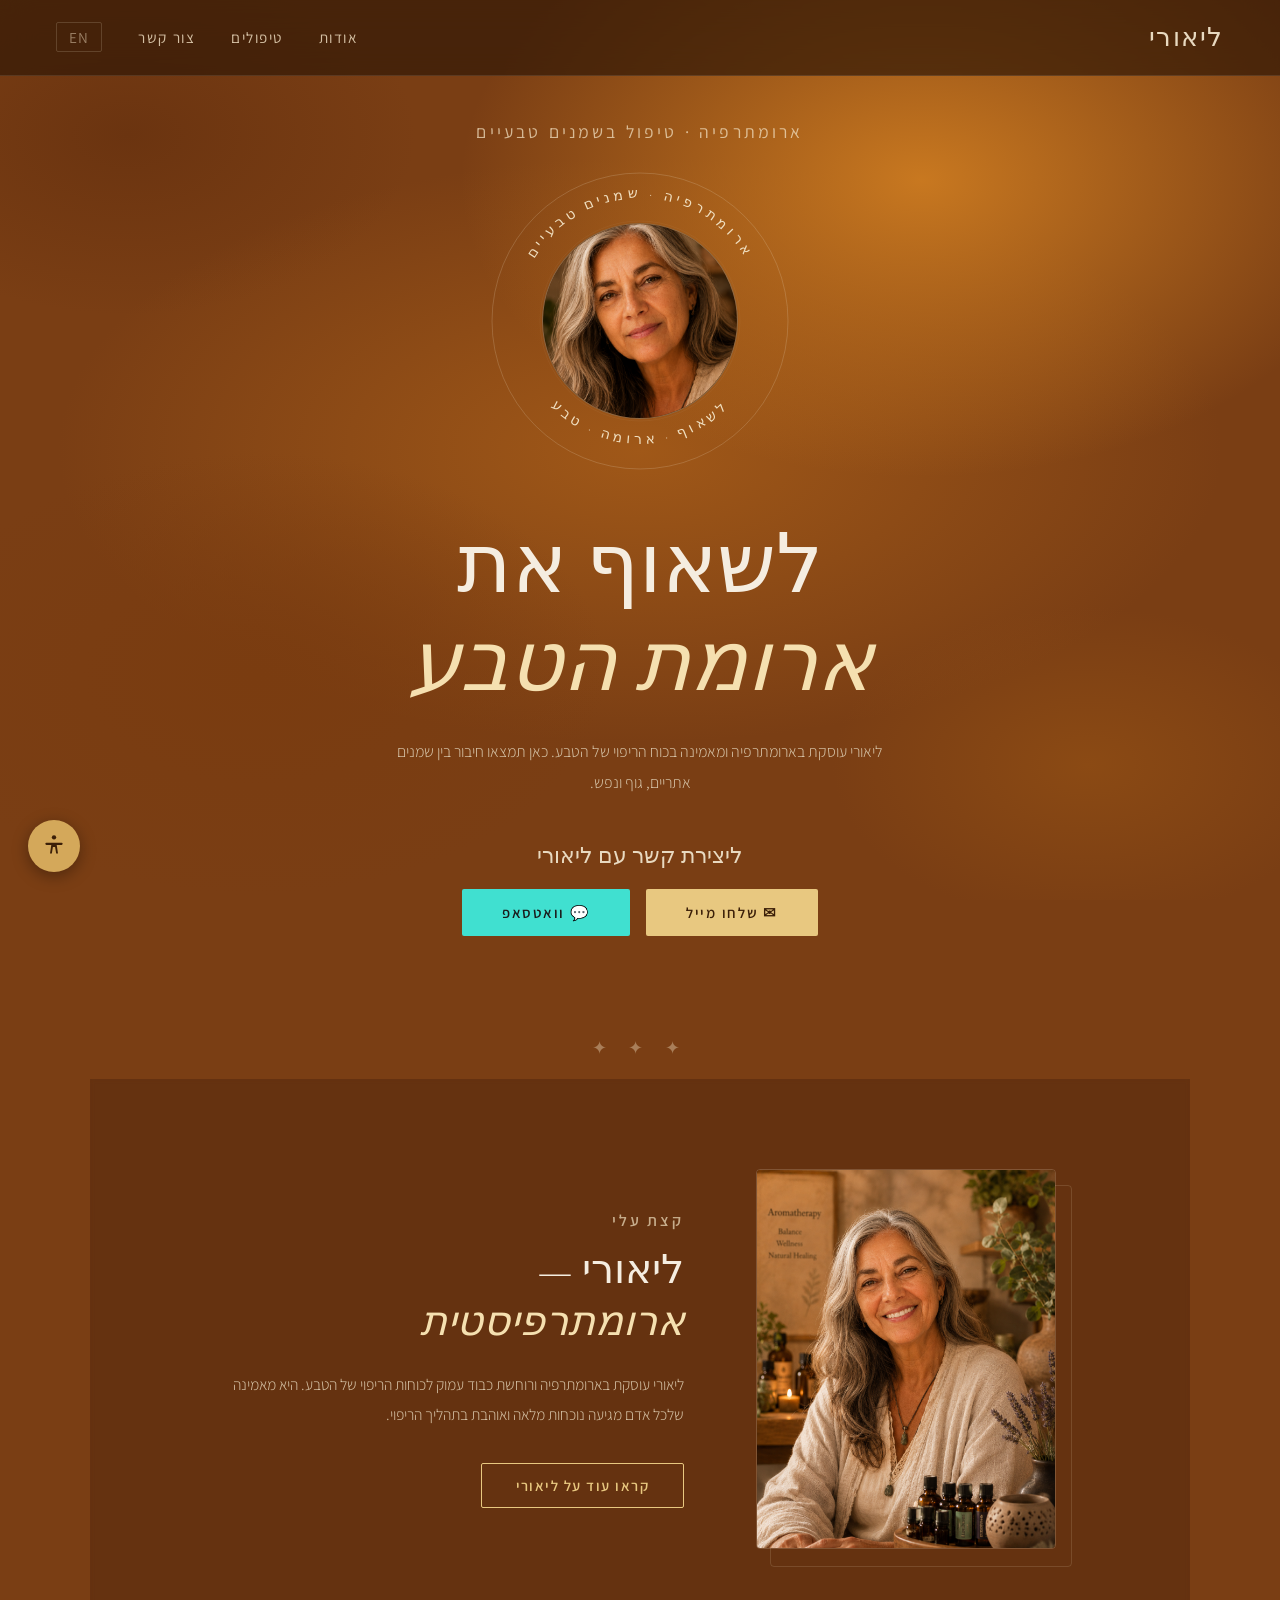
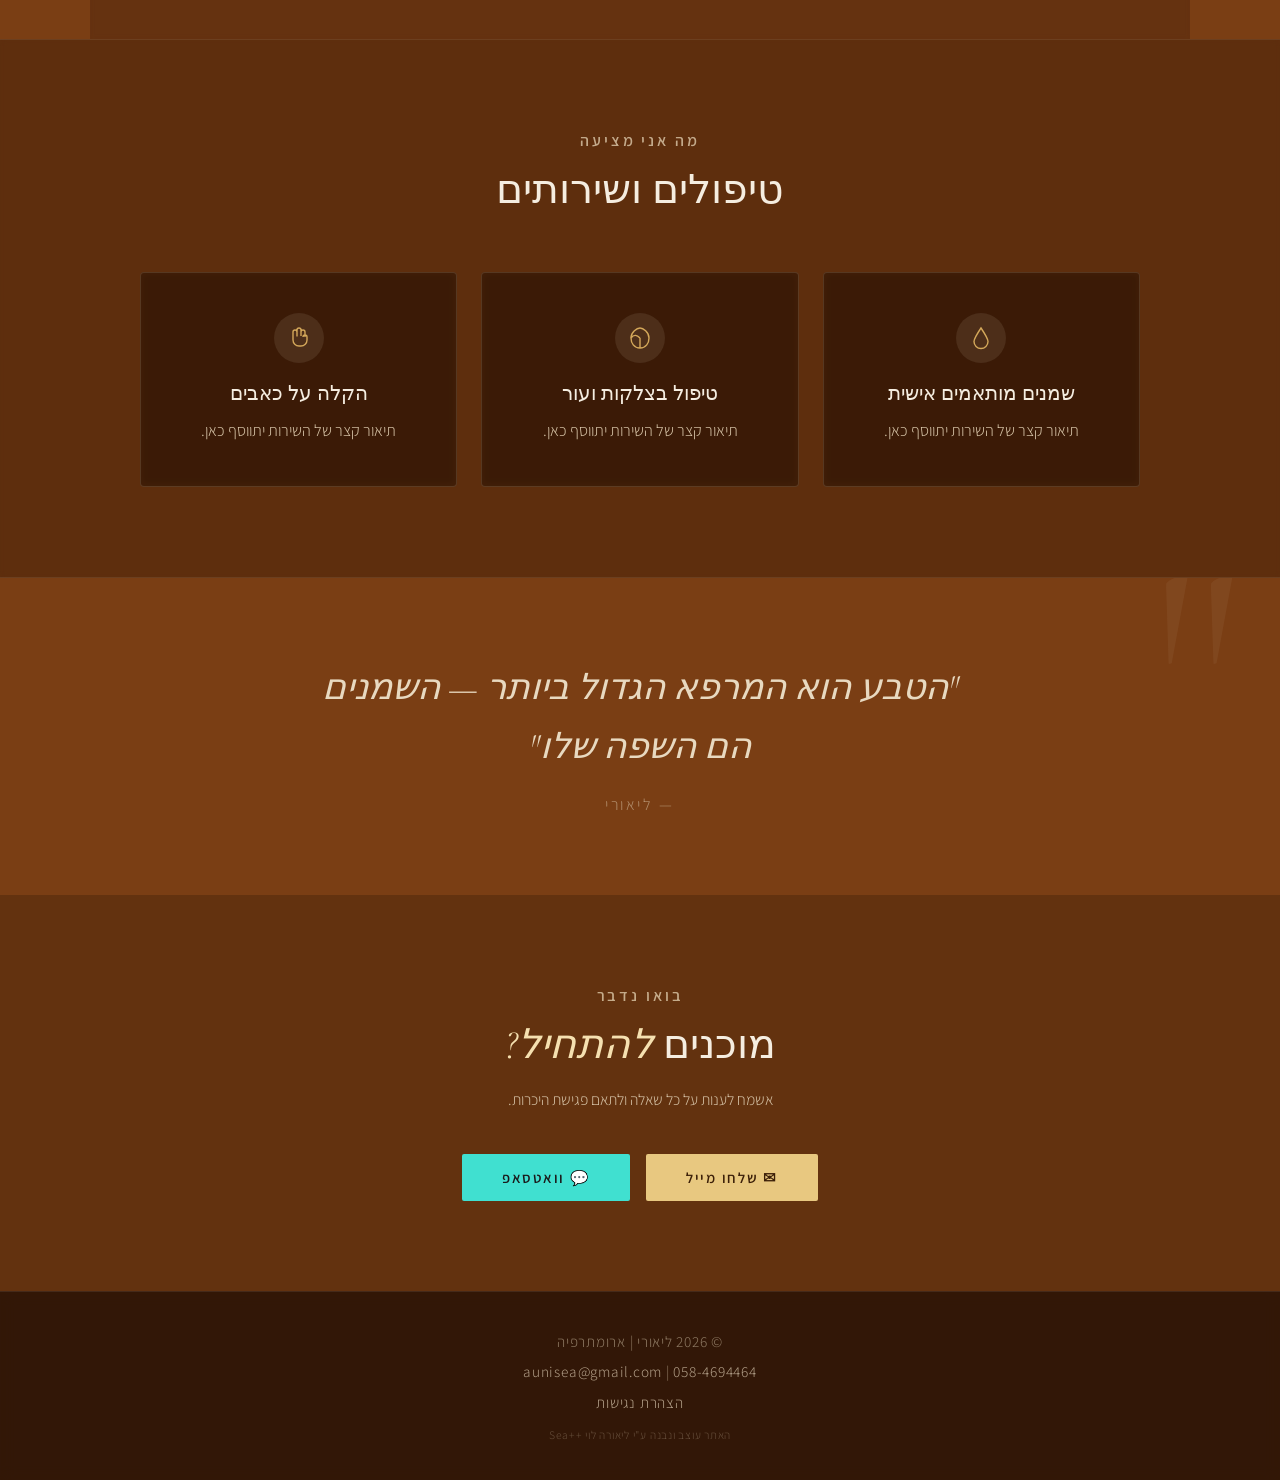
==== aroma_liori/index.html @ 85fd7773 "Change hero slogan to לשאוף את ארומת הטבע Co-Authored-By: Claude Sonnet 4.6 <noreply@anthropic.com>" ====
<!DOCTYPE html>
<html lang="he" dir="rtl">
<head>
  <meta charset="UTF-8" />
  <meta name="viewport" content="width=device-width, initial-scale=1.0"/>
  <title>ליאורי | ארומתרפיה</title>
  <link rel="preconnect" href="https://fonts.googleapis.com">
  <link rel="preconnect" href="https://fonts.gstatic.com" crossorigin>
  <link href="https://fonts.googleapis.com/css2?family=Cormorant+Garamond:ital,wght@0,300;0,400;0,500;0,600;1,300;1,400&family=Assistant:wght@300;400;600&display=swap" rel="stylesheet">
  <style>
    :root {
      --bg-deep:    #3B1F08;
      --sand:       #E8D9C0;
      --terracotta: #D4956A;
      --amber:      #C8843C;
      --gold:       #D4A85A;
      --text-light: #F5EDE0;
      --text-mid:   #D4C0A4;
      --text-dim:   #A08868;
    }

    * { margin: 0; padding: 0; box-sizing: border-box; }
    html { scroll-behavior: smooth; }

    body {
      color: var(--text-light);
      font-family: 'Assistant', sans-serif;
      font-weight: 300;
      direction: rtl;
      text-align: right;
      /* painterly warm background — varied, not flat */
      background:
        radial-gradient(ellipse 60% 55% at 72% 20%, #C87820 0%, transparent 60%),
        radial-gradient(ellipse 50% 45% at 20% 75%, #7A3C10 0%, transparent 55%),
        radial-gradient(ellipse 70% 50% at 50% 50%, #A05818 0%, transparent 65%),
        radial-gradient(ellipse 40% 35% at 85% 85%, #8B4A14 0%, transparent 50%),
        radial-gradient(ellipse 45% 40% at 10% 15%, #6B3410 0%, transparent 50%),
        #7A3E14;
      background-attachment: fixed;
    }

    /* ══ NAV ══ */
    nav {
      position: fixed;
      top: 0; right: 0; left: 0;
      z-index: 100;
      display: flex;
      justify-content: space-between;
      align-items: center;
      padding: 22px 56px;
      background: rgba(50, 25, 6, 0.7);
      backdrop-filter: blur(16px);
      border-bottom: 1px solid rgba(232,217,192,0.12);
    }

    .nav-logo {
      font-family: 'Cormorant Garamond', serif;
      font-size: 1.6rem;
      font-weight: 300;
      color: var(--sand);
      letter-spacing: 0.06em;
      text-decoration: none;
    }

    .nav-links { display: flex; gap: 36px; list-style: none; }
    .nav-links a {
      font-size: 0.95rem; font-weight: 400;
      color: var(--text-mid);
      text-decoration: none; letter-spacing: 0.1em;
      transition: color 0.3s;
    }
    .nav-links a:hover { color: var(--gold); }

    /* ══ HERO ══ */
    .hero {
      min-height: 100vh;
      display: flex;
      flex-direction: column;
      justify-content: center;
      align-items: center;
      text-align: center;
      padding: 120px 40px 80px;
    }

    /* ── arc circle ── */
    .arc-wrap {
      position: relative;
      width: 320px; height: 320px;
      margin: 0 auto 36px;
      opacity: 0;
      animation: fadeUp 1s ease 0.3s forwards;
    }

    .arc-svg {
      position: absolute;
      inset: 0;
      width: 100%; height: 100%;
      overflow: visible;
    }

    .arc-text {
      font-family: 'Cormorant Garamond', serif;
      font-size: 14px;
      font-weight: 300;
      letter-spacing: 4px;
      fill: #F0DFC0;
    }

    .photo-circle {
      position: absolute;
      /* centered: (320 - 196) / 2 = 62px from each side */
      top: 62px; left: 62px;
      width: 196px; height: 196px;
      border-radius: 50%;
      background: rgba(60,30,8,0.6);
      border: 1.5px solid rgba(232,217,192,0.3);
      display: flex;
      flex-direction: column;
      align-items: center;
      justify-content: center;
      gap: 6px;
      overflow: hidden;
      backdrop-filter: blur(4px);
    }

    .photo-circle img { width: 100%; height: 100%; object-fit: cover; border-radius: 50%; }
    .photo-circle svg { width: 40px; height: 40px; opacity: 0.5; }
    .photo-circle span { font-size: 0.65rem; color: var(--text-mid); letter-spacing: 0.1em; }

    /* ── hero text ── */
    .hero-eyebrow {
      font-size: 1.1rem; font-weight: 400;
      letter-spacing: 0.18em;
      color: rgba(240,223,192,0.75);
      text-transform: uppercase;
      margin-bottom: 18px;
      opacity: 0;
      animation: fadeUp 0.9s ease 0.15s forwards;
    }

    .hero-title {
      font-family: 'Cormorant Garamond', serif;
      font-size: clamp(3rem, 6.5vw, 5.4rem);
      font-weight: 300;
      line-height: 1.18;
      color: var(--text-light);
      margin-bottom: 24px;
      opacity: 0;
      animation: fadeUp 0.9s ease 0.55s forwards;
    }
    .hero-title em { font-style: italic; color: #F5E0B0; }

    .hero-subtitle {
      font-size: 1rem; font-weight: 300;
      line-height: 1.9;
      color: var(--text-mid);
      max-width: 500px;
      margin: 0 auto 44px;
      opacity: 0;
      animation: fadeUp 0.9s ease 0.72s forwards;
    }

    .btn-primary {
      display: inline-block;
      font-size: 0.92rem; font-weight: 600;
      letter-spacing: 0.12em;
      color: #3B1F08;
      background: #E8C880;
      padding: 14px 40px;
      border-radius: 2px;
      text-decoration: none;
      transition: background 0.3s, transform 0.2s;
      opacity: 0;
      animation: fadeUp 0.9s ease 0.88s forwards;
    }
    .btn-primary:hover { background: var(--sand); transform: translateY(-2px); }

    /* ══ DIVIDER ══ */
    .divider {
      text-align: center; padding: 20px 0;
      color: rgba(240,223,192,0.4);
      font-size: 1.1rem; letter-spacing: 0.5em;
    }

    /* ══ ABOUT TEASER ══ */
    .about-teaser {
      padding: 90px 40px;
      display: flex;
      justify-content: center;
      align-items: center;
      gap: 72px;
      max-width: 1100px;
      margin: 0 auto;
      background: rgba(40,18,4,0.25);
      backdrop-filter: blur(2px);
    }

    .about-img-block { flex-shrink: 0; position: relative; }

    .about-photo-placeholder {
      width: 300px; height: 380px;
      background: rgba(40,18,4,0.35);
      border-radius: 4px;
      display: flex; flex-direction: column;
      align-items: center; justify-content: center;
      gap: 12px;
      border: 1px solid rgba(232,217,192,0.18);
      backdrop-filter: blur(4px);
    }
    .about-photo-placeholder svg { width: 48px; height: 48px; opacity: 0.4; }
    .about-photo-placeholder span { font-size: 0.76rem; color: var(--text-mid); letter-spacing: 0.1em; }

    .about-img-block::before {
      content: '';
      position: absolute;
      top: 16px; right: -16px;
      width: 100%; height: 100%;
      border: 1px solid rgba(232,217,192,0.15);
      border-radius: 4px;
      z-index: -1;
    }

    .about-text { max-width: 460px; }

    .section-eyebrow {
      font-size: 1rem; font-weight: 600;
      letter-spacing: 0.18em;
      color: rgba(240,223,192,0.7);
      text-transform: uppercase; margin-bottom: 14px;
    }

    .section-title {
      font-family: 'Cormorant Garamond', serif;
      font-size: clamp(1.9rem, 3.2vw, 2.8rem);
      font-weight: 300; line-height: 1.25;
      color: var(--text-light); margin-bottom: 22px;
    }
    .section-title em { font-style: italic; color: #F5E0B0; }

    .section-body {
      font-size: 0.98rem; font-weight: 300;
      line-height: 1.95; color: var(--text-mid);
      margin-bottom: 32px;
    }

    .btn-outline {
      display: inline-block;
      font-size: 0.92rem; font-weight: 600;
      letter-spacing: 0.1em;
      color: #E8C880;
      border: 1.5px solid #E8C880;
      padding: 12px 34px; border-radius: 2px;
      text-decoration: none;
      transition: background 0.3s, color 0.3s;
    }
    .btn-outline:hover { background: #E8C880; color: #3B1F08; }

    /* ══ SERVICES ══ */
    .services {
      padding: 90px 40px; text-align: center;
      background: rgba(30,12,2,0.3);
      backdrop-filter: blur(3px);
      border-top: 1px solid rgba(232,217,192,0.1);
      border-bottom: 1px solid rgba(232,217,192,0.1);
    }
    .services-header { margin-bottom: 56px; }

    .cards-grid {
      display: grid;
      grid-template-columns: repeat(3, 1fr);
      gap: 24px; max-width: 1000px; margin: 0 auto;
    }

    .card {
      background: rgba(40,18,4,0.45);
      border: 1px solid rgba(232,217,192,0.14);
      border-radius: 4px; padding: 40px 28px;
      transition: transform 0.3s, box-shadow 0.3s, border-color 0.3s;
      backdrop-filter: blur(4px);
    }
    .card:hover {
      transform: translateY(-6px);
      box-shadow: 0 16px 48px rgba(0,0,0,0.25);
      border-color: rgba(232,217,192,0.3);
    }

    .card-icon {
      width: 50px; height: 50px;
      margin: 0 auto 18px;
      background: rgba(232,217,192,0.1);
      border-radius: 50%;
      display: flex; align-items: center; justify-content: center;
    }
    .card-icon svg { width: 24px; height: 24px; }

    .card-title {
      font-family: 'Cormorant Garamond', serif;
      font-size: 1.28rem; font-weight: 400;
      color: var(--text-light); margin-bottom: 10px;
    }
    .card-body { font-size: 1.02rem; font-weight: 300; line-height: 1.8; color: var(--text-mid); }

    /* ══ QUOTE ══ */
    .quote-banner {
      padding: 80px 40px; text-align: center;
      position: relative; overflow: hidden;
    }
    .quote-banner::before {
      content: '"';
      position: absolute; top: -60px; right: 40px;
      font-family: 'Cormorant Garamond', serif;
      font-size: 20rem;
      color: rgba(232,217,192,0.06);
      line-height: 1; pointer-events: none;
    }

    .quote-text {
      font-family: 'Cormorant Garamond', serif;
      font-size: clamp(1.5rem, 2.8vw, 2.3rem);
      font-weight: 300; font-style: italic;
      color: var(--sand);
      max-width: 680px; margin: 0 auto 18px;
      line-height: 1.65;
    }
    .quote-attr { font-size: 1rem; letter-spacing: 0.16em; color: rgba(232,217,192,0.5); text-transform: uppercase; }

    /* ══ CONTACT ══ */
    .contact-teaser {
      padding: 90px 40px; text-align: center;
      background: rgba(30,12,2,0.25);
    }
    .contact-teaser .section-title { margin-bottom: 14px; }
    .contact-teaser .section-body  { max-width: 440px; margin: 0 auto 38px; }

    /* ══ FOOTER ══ */
    footer {
      background: rgba(20,8,2,0.7);
      backdrop-filter: blur(8px);
      color: rgba(232,217,192,0.5);
      text-align: center; padding: 34px 40px;
      font-size: 0.95rem; font-weight: 300;
      letter-spacing: 0.05em; line-height: 2;
      border-top: 1px solid rgba(232,217,192,0.1);
    }
    footer a { color: rgba(232,217,192,0.7); text-decoration: none; }
    footer a:hover { color: var(--sand); }
    footer .footer-credit { margin-top: 6px; font-size: 0.72rem; opacity: 0.4; }

    @keyframes fadeUp {
      from { opacity: 0; transform: translateY(24px); }
      to   { opacity: 1; transform: translateY(0); }
    }

    @media (max-width: 860px) {
      nav { padding: 18px 22px; }
      .about-teaser { flex-direction: column; gap: 44px; }
      .about-photo-placeholder { width: 100%; max-width: 300px; height: 300px; }
      .cards-grid { grid-template-columns: 1fr; }
    }
  </style>
  <style>
    .skip-link {
      position: absolute;
      top: -100px;
      right: 0;
      background: var(--gold);
      color: #3B1F08;
      padding: 10px 20px;
      font-weight: 600;
      font-size: 0.9rem;
      z-index: 9999;
      transition: top 0.2s;
      border-radius: 0 0 4px 4px;
    }
    .skip-link:focus { top: 0; }
  </style>
</head>
<body>

  <a class="skip-link" href="#main-content">דלג לתוכן הראשי</a>

  <!-- NAV -->
  <nav aria-label="ניווט ראשי">
    <a class="nav-logo" href="index.html">ליאורי</a>
    <ul class="nav-links">
      <li><a href="about.html">אודות</a></li>
      <li><a href="#services">טיפולים</a></li>
      <li><a href="#contact">צור קשר</a></li>
      <li><a href="#" onclick="return false;" style="border:1px solid rgba(232,217,192,0.3);padding:4px 12px;border-radius:2px;letter-spacing:0.08em;opacity:0.6;cursor:default" title="Coming soon">EN</a></li>
    </ul>
  </nav>

  <!-- HERO -->
  <section class="hero" id="main-content">
    <p class="hero-eyebrow">ארומתרפיה · טיפול בשמנים טבעיים</p>

    <!--
      ARC WRAP: 320×320 container
      Photo circle: 196×196, centered → offset 62px from each edge
      
      Arc geometry:
        Circle center: (160, 160)
        Photo radius: 98px
        Outer ring radius: 148px  → text sits ~halfway between photo edge (98) and ring (148) → at r=123
        
      Top arc path: starts left of center, curves above, ends right
        center (160,160), radius 123
        left point:  160 - 123 = 37  → (37, 160)
        right point: 160 + 123 = 283 → (283, 160)
        "A 123,123 0 0,1" means sweep clockwise (over the top)

      Bottom arc path: same radius, sweep counter-clockwise (under the bottom)
        "A 123,123 0 0,0"
    -->
    <div class="arc-wrap">
      <svg class="arc-svg" viewBox="0 0 320 320">
        <defs>
          <path id="topArc"
            d="M 37,160 A 123,123 0 0,1 283,160"/>
          <path id="bottomArc"
            d="M 37,160 A 123,123 0 0,0 283,160"/>
        </defs>

        <!-- outer decorative ring -->
        <circle cx="160" cy="160" r="148" fill="none" stroke="rgba(232,217,192,0.2)" stroke-width="1"/>
        <circle cx="160" cy="160" r="100" fill="none" stroke="rgba(232,217,192,0.1)" stroke-width="0.5"/>

        <!-- top: convex text, reads above circle -->
        <text class="arc-text">
          <textPath href="#topArc" startOffset="50%" text-anchor="middle">
            ארומתרפיה · שמנים טבעיים
          </textPath>
        </text>

        <!-- bottom: concave text, reads below circle -->
        <text class="arc-text">
          <textPath href="#bottomArc" startOffset="50%" text-anchor="middle">
            לשאוף · ארומה · טבע
          </textPath>
        </text>
      </svg>

      <!-- photo placeholder, absolutely centered -->
      <div class="photo-circle">
        <img src="pics/lioriface.png" alt="ליאורי"/>
      </div>
    </div>

    <h1 class="hero-title">לשאוף את<br><em>ארומת הטבע</em></h1>
    <p class="hero-subtitle">
      ליאורי עוסקת בארומתרפיה ומאמינה בכוח הריפוי של הטבע.
      כאן תמצאו חיבור בין שמנים אתריים, גוף ונפש.
    </p>
    <div style="text-align:center">
      <p style="font-family:'Cormorant Garamond',serif;font-size:1.4rem;font-weight:300;color:var(--sand);margin-bottom:20px">ליצירת קשר עם ליאורי</p>
      <div style="display:flex;gap:16px;justify-content:center;flex-wrap:wrap">
        <a class="btn-primary" href="mailto:aunisea@gmail.com" target="_blank" aria-label="שליחת מייל לליאורי">✉ שלחו מייל</a>
        <a class="btn-primary" href="https://wa.me/972584694464?text=%D7%94%D7%99%D7%99%20%D7%9C%D7%99%D7%90%D7%95%D7%A8%D7%99%2C%20%D7%94%D7%92%D7%A2%D7%AA%D7%99%20%D7%90%D7%9C%D7%99%D7%9A%20%D7%93%D7%A8%D7%9A%20%D7%94%D7%90%D7%AA%D7%A8%2C%20%D7%90%D7%A9%D7%9E%D7%97%20%D7%A9%D7%AA%D7%A6%D7%A8%D7%99%20%D7%90%D7%99%D7%AA%D7%99%20%D7%A7%D7%A9%D7%A8" target="_blank" style="background:#40e0d0;color:#1a1a1a" aria-label="פתיחת שיחת וואטסאפ עם ליאורי">💬 וואטסאפ</a>
      </div>
    </div>
  </section>

  <div class="divider">✦ ✦ ✦</div>

  <!-- ABOUT TEASER -->
  <section class="about-teaser">
    <div class="about-img-block">
      <img src="pics/liori.png" alt="ליאורי" style="width:300px;height:380px;object-fit:cover;object-position:top;border-radius:4px;display:block;border:1px solid rgba(232,217,192,0.2)"/>
    </div>
    <div class="about-text">
      <p class="section-eyebrow">קצת עלי</p>
      <h2 class="section-title">ליאורי —<br><em>ארומתרפיסטית</em></h2>
      <p class="section-body">
        ליאורי עוסקת בארומתרפיה ורוחשת כבוד עמוק לכוחות הריפוי של הטבע.
        היא מאמינה שלכל אדם מגיעה נוכחות מלאה ואוהבת בתהליך הריפוי.
      </p>
      <a class="btn-outline" href="about.html">קראו עוד על ליאורי</a>
    </div>
  </section>

  <!-- SERVICES -->
  <section class="services" id="services" aria-label="טיפולים ושירותים">
    <div class="services-header">
      <p class="section-eyebrow">מה אני מציעה</p>
      <h2 class="section-title">טיפולים ושירותים</h2>
    </div>
    <div class="cards-grid">
      <div class="card">
        <div class="card-icon">
          <svg viewBox="0 0 24 24" fill="none" stroke="#D4A85A" stroke-width="1.4" aria-hidden="true">
            <path d="M12 2C8 8 5 12.5 5 15.5a7 7 0 0014 0C19 12.5 16 8 12 2z"/>
          </svg>
        </div>
        <h3 class="card-title">שמנים מותאמים אישית</h3>
        <p class="card-body">תיאור קצר של השירות יתווסף כאן.</p>
      </div>
      <div class="card">
        <div class="card-icon">
          <svg viewBox="0 0 24 24" fill="none" stroke="#D4A85A" stroke-width="1.4" aria-hidden="true">
            <path d="M12 22C6 22 3 17 3 12c0-6 6-10 9-10s9 4 9 10c0 5-3 10-9 10z"/>
            <path d="M12 22V12M12 12C9 9 6 8 3 12"/>
          </svg>
        </div>
        <h3 class="card-title">טיפול בצלקות ועור</h3>
        <p class="card-body">תיאור קצר של השירות יתווסף כאן.</p>
      </div>
      <div class="card">
        <div class="card-icon">
          <svg viewBox="0 0 24 24" fill="none" stroke="#D4A85A" stroke-width="1.4" aria-hidden="true">
            <path d="M18 11V6a2 2 0 00-2-2v0a2 2 0 00-2 2v0M14 10V4a2 2 0 00-2-2v0a2 2 0 00-2 2v2M10 10.5V6a2 2 0 00-2-2v0a2 2 0 00-2 2v8a6 6 0 006 6h2a6 6 0 006-6v-3a2 2 0 00-2-2v0a2 2 0 00-2 2v0"/>
          </svg>
        </div>
        <h3 class="card-title">הקלה על כאבים</h3>
        <p class="card-body">תיאור קצר של השירות יתווסף כאן.</p>
      </div>
    </div>
  </section>

  <!-- QUOTE -->
  <section class="quote-banner">
    <p class="quote-text">"הטבע הוא המרפא הגדול ביותר — השמנים הם השפה שלו"</p>
    <p class="quote-attr">— ליאורי</p>
  </section>

  <!-- CONTACT -->
  <section class="contact-teaser" id="contact">
    <p class="section-eyebrow">בואו נדבר</p>
    <h2 class="section-title">מוכנים <em>להתחיל?</em></h2>
    <p class="section-body">אשמח לענות על כל שאלה ולתאם פגישת היכרות.</p>
    <div style="display:flex;gap:16px;justify-content:center;flex-wrap:wrap">
    <a class="btn-primary" href="mailto:aunisea@gmail.com" target="_blank">
      ✉ שלחו מייל
    </a>
    <a class="btn-primary" href="https://wa.me/972584694464?text=%D7%94%D7%99%D7%99%20%D7%9C%D7%99%D7%90%D7%95%D7%A8%D7%99%2C%20%D7%94%D7%92%D7%A2%D7%AA%D7%99%20%D7%90%D7%9C%D7%99%D7%9A%20%D7%93%D7%A8%D7%9A%20%D7%94%D7%90%D7%AA%D7%A8%2C%20%D7%90%D7%A9%D7%9E%D7%97%20%D7%A9%D7%AA%D7%A6%D7%A8%D7%99%20%D7%90%D7%99%D7%AA%D7%99%20%D7%A7%D7%A9%D7%A8" target="_blank" style="background:#40e0d0;color:#1a1a1a">
      💬 וואטסאפ
    </a>
  </div>
  </section>

  <!-- FOOTER -->
  <footer>
    <p>© 2026 ליאורי | ארומתרפיה</p>
    <p><a href="mailto:aunisea@gmail.com">aunisea@gmail.com</a> | <a href="https://wa.me/972584694464?text=%D7%94%D7%99%D7%99%20%D7%9C%D7%99%D7%90%D7%95%D7%A8%D7%94%2C%20%D7%94%D7%92%D7%A2%D7%AA%D7%99%20%D7%90%D7%9C%D7%99%D7%9A%20%D7%93%D7%A8%D7%9A%20%D7%94%D7%90%D7%AA%D7%A8%2C%20%D7%90%D7%A9%D7%9E%D7%97%20%D7%A9%D7%AA%D7%A6%D7%A8%D7%99%20%D7%90%D7%99%D7%AA%D7%99%20%D7%A7%D7%A9%D7%A8" target="_blank">058-4694464</a></p>
    <p><a href="accessibility.html">הצהרת נגישות</a></p>
    <p class="footer-credit"><a href="https://sealilev.github.io/liora-gifts/index.html" target="_blank">האתר עוצב ונבנה ע"י ליאורה לוי ++Sea</a></p>
  </footer>

<!-- ══ ACCESSIBILITY WIDGET ══ -->
<style>
  #a11y-btn {
    position: fixed;
    bottom: 28px;
    left: 28px;
    z-index: 9000;
    width: 52px; height: 52px;
    border-radius: 50%;
    background: var(--gold);
    border: none;
    cursor: pointer;
    display: flex; align-items: center; justify-content: center;
    box-shadow: 0 4px 16px rgba(0,0,0,0.35);
    transition: background 0.2s, transform 0.2s;
  }
  #a11y-btn:hover { background: var(--sand); transform: scale(1.07); }
  #a11y-btn svg { width: 26px; height: 26px; fill: #3B1F08; }

  #a11y-panel {
    position: fixed;
    bottom: 90px;
    left: 28px;
    z-index: 9001;
    background: rgba(30,12,2,0.96);
    border: 1px solid rgba(212,168,90,0.35);
    border-radius: 10px;
    padding: 18px 20px 14px;
    min-width: 220px;
    backdrop-filter: blur(14px);
    box-shadow: 0 8px 32px rgba(0,0,0,0.45);
    direction: rtl;
    display: none;
  }
  #a11y-panel.open { display: block; }

  .a11y-header {
    display: flex;
    justify-content: space-between;
    align-items: center;
    margin-bottom: 16px;
  }
  .a11y-header span {
    font-family: 'Cormorant Garamond', serif;
    font-size: 1.1rem; font-weight: 400;
    color: var(--sand);
    letter-spacing: 0.06em;
  }
  .a11y-close {
    background: none; border: none;
    color: var(--text-dim); font-size: 1.1rem;
    cursor: pointer; padding: 0 4px; line-height: 1;
  }
  .a11y-close:hover { color: var(--sand); }

  .a11y-row {
    display: flex;
    justify-content: space-between;
    align-items: center;
    padding: 9px 0;
    border-top: 1px solid rgba(212,168,90,0.15);
    font-size: 0.85rem;
    color: var(--text-mid);
  }

  .a11y-toggle {
    position: relative;
    width: 36px; height: 20px;
    flex-shrink: 0;
  }
  .a11y-toggle input { opacity: 0; width: 0; height: 0; }
  .a11y-toggle .slider {
    position: absolute; inset: 0;
    background: rgba(232,217,192,0.15);
    border-radius: 20px;
    cursor: pointer;
    transition: background 0.2s;
  }
  .a11y-toggle .slider::before {
    content: '';
    position: absolute;
    width: 14px; height: 14px;
    left: 3px; top: 3px;
    background: var(--text-dim);
    border-radius: 50%;
    transition: transform 0.2s, background 0.2s;
  }
  .a11y-toggle input:checked + .slider { background: var(--gold); }
  .a11y-toggle input:checked + .slider::before {
    transform: translateX(16px);
    background: #3B1F08;
  }

  .a11y-font-btns { display: flex; gap: 6px; align-items: center; }
  .a11y-font-btns button {
    background: rgba(232,217,192,0.1);
    border: 1px solid rgba(212,168,90,0.25);
    color: var(--text-mid);
    border-radius: 4px;
    cursor: pointer;
    padding: 2px 8px;
    font-family: 'Assistant', sans-serif;
    font-weight: 600;
    transition: background 0.15s;
  }
  .a11y-font-btns button:hover { background: rgba(212,168,90,0.2); color: var(--sand); }
  .a11y-font-size-label { font-size: 0.78rem; color: var(--text-dim); min-width: 30px; text-align: center; }

  .a11y-reset {
    display: flex;
    align-items: center;
    justify-content: center;
    gap: 6px;
    width: 100%;
    margin-top: 12px;
    padding: 7px;
    background: none;
    border: 1px solid rgba(212,168,90,0.2);
    border-radius: 6px;
    color: var(--text-dim);
    font-family: 'Assistant', sans-serif;
    font-size: 0.82rem;
    cursor: pointer;
    transition: border-color 0.2s, color 0.2s;
  }
  .a11y-reset:hover { border-color: var(--gold); color: var(--gold); }

  /* High contrast mode */
  body.a11y-contrast {
    filter: contrast(1.6) brightness(1.1);
  }
  /* Highlight links */
  body.a11y-links a {
    text-decoration: underline !important;
    outline: 1px solid var(--gold);
    outline-offset: 2px;
  }
</style>

<button id="a11y-btn" aria-label="תפריט נגישות" aria-expanded="false" aria-controls="a11y-panel">
  <svg viewBox="0 0 24 24" xmlns="http://www.w3.org/2000/svg">
    <circle cx="12" cy="4" r="2"/>
    <path d="M19 9H5a1 1 0 0 0 0 2h4.5l-1.2 8H10l1-6h2l1 6h1.7l-1.2-8H19a1 1 0 0 0 0-2z"/>
  </svg>
</button>

<div id="a11y-panel" role="dialog" aria-label="הגדרות נגישות">
  <div class="a11y-header">
    <span>נגישות</span>
    <button class="a11y-close" aria-label="סגור תפריט נגישות">✕</button>
  </div>

  <div class="a11y-row">
    <span>ניגודיות גבוהה</span>
    <label class="a11y-toggle">
      <input type="checkbox" id="a11y-contrast-toggle" aria-label="הפעלת ניגודיות גבוהה">
      <span class="slider"></span>
    </label>
  </div>

  <div class="a11y-row">
    <span>גודל גופן: <span class="a11y-font-size-label" id="a11y-font-label">רגיל</span></span>
    <div class="a11y-font-btns">
      <button id="a11y-font-plus" aria-label="הגדל גופן">A+</button>
      <button id="a11y-font-minus" aria-label="הקטן גופן">A−</button>
    </div>
  </div>

  <div class="a11y-row">
    <span>הדגשת קישורים</span>
    <label class="a11y-toggle">
      <input type="checkbox" id="a11y-links-toggle" aria-label="הדגשת קישורים">
      <span class="slider"></span>
    </label>
  </div>

  <button class="a11y-reset" id="a11y-reset" aria-label="איפוס הגדרות נגישות">
    <span>↺</span> איפוס
  </button>
</div>

<script>
(function() {
  const btn   = document.getElementById('a11y-btn');
  const panel = document.getElementById('a11y-panel');
  const closeBtn = panel.querySelector('.a11y-close');
  let fontSize = 0; // steps: -2 to +4

  function togglePanel() {
    const open = panel.classList.toggle('open');
    btn.setAttribute('aria-expanded', open);
    if (open) closeBtn.focus();
  }

  btn.addEventListener('click', togglePanel);
  closeBtn.addEventListener('click', function() {
    panel.classList.remove('open');
    btn.setAttribute('aria-expanded', 'false');
    btn.focus();
  });

  document.addEventListener('keydown', function(e) {
    if (e.key === 'Escape' && panel.classList.contains('open')) {
      panel.classList.remove('open');
      btn.setAttribute('aria-expanded', 'false');
      btn.focus();
    }
  });

  // Contrast
  document.getElementById('a11y-contrast-toggle').addEventListener('change', function() {
    document.body.classList.toggle('a11y-contrast', this.checked);
  });

  // Font size
  const labels = ['קטן מאוד', 'קטן', 'רגיל', 'גדול', 'גדול מאוד', 'ענק', 'ענק מאוד'];
  function applyFont() {
    const pct = 100 + fontSize * 12;
    document.documentElement.style.fontSize = pct + '%';
    const labelIndex = Math.min(Math.max(fontSize + 2, 0), labels.length - 1);
    document.getElementById('a11y-font-label').textContent = labels[labelIndex];
  }
  document.getElementById('a11y-font-plus').addEventListener('click', function() {
    if (fontSize < 4) { fontSize++; applyFont(); }
  });
  document.getElementById('a11y-font-minus').addEventListener('click', function() {
    if (fontSize > -2) { fontSize--; applyFont(); }
  });

  // Links
  document.getElementById('a11y-links-toggle').addEventListener('change', function() {
    document.body.classList.toggle('a11y-links', this.checked);
  });

  // Reset
  document.getElementById('a11y-reset').addEventListener('click', function() {
    fontSize = 0;
    document.documentElement.style.fontSize = '';
    document.getElementById('a11y-font-label').textContent = 'רגיל';
    document.getElementById('a11y-contrast-toggle').checked = false;
    document.getElementById('a11y-links-toggle').checked = false;
    document.body.classList.remove('a11y-contrast', 'a11y-links');
  });
})();
</script>

</body>
</html>
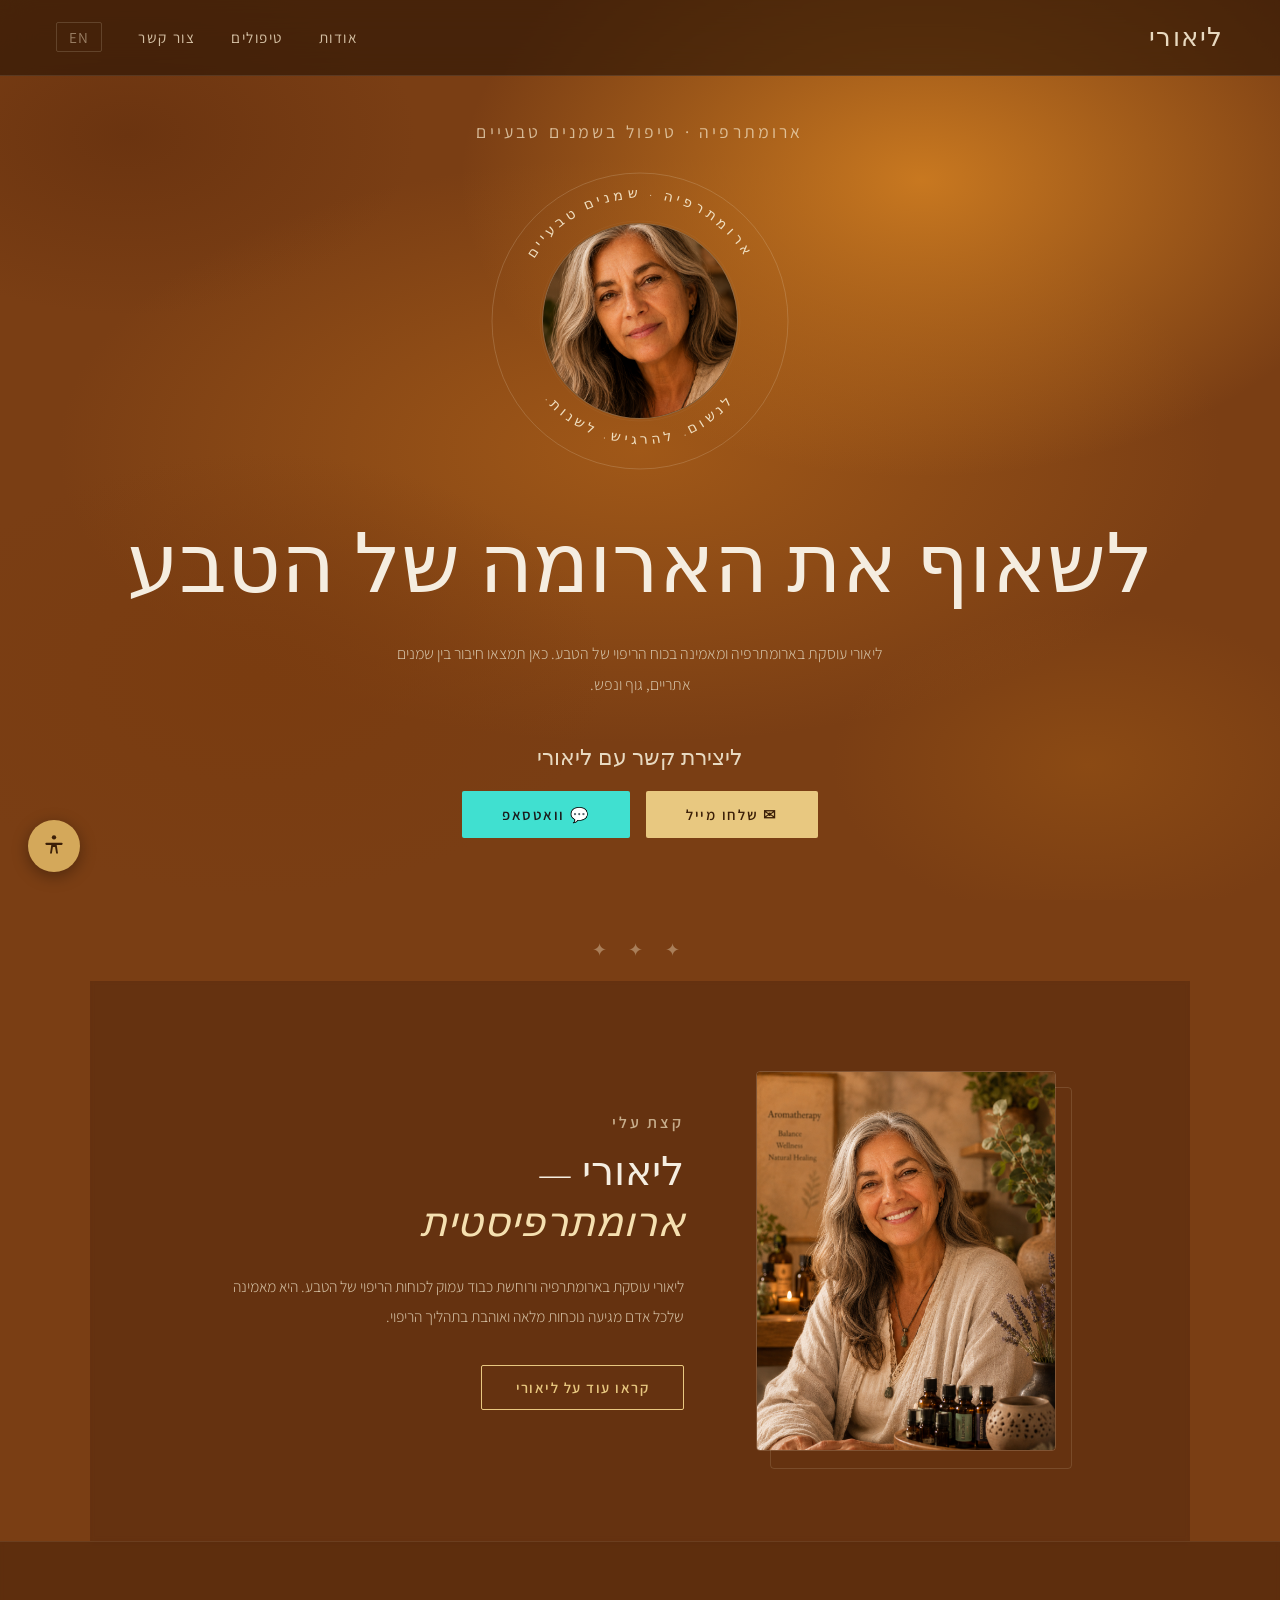
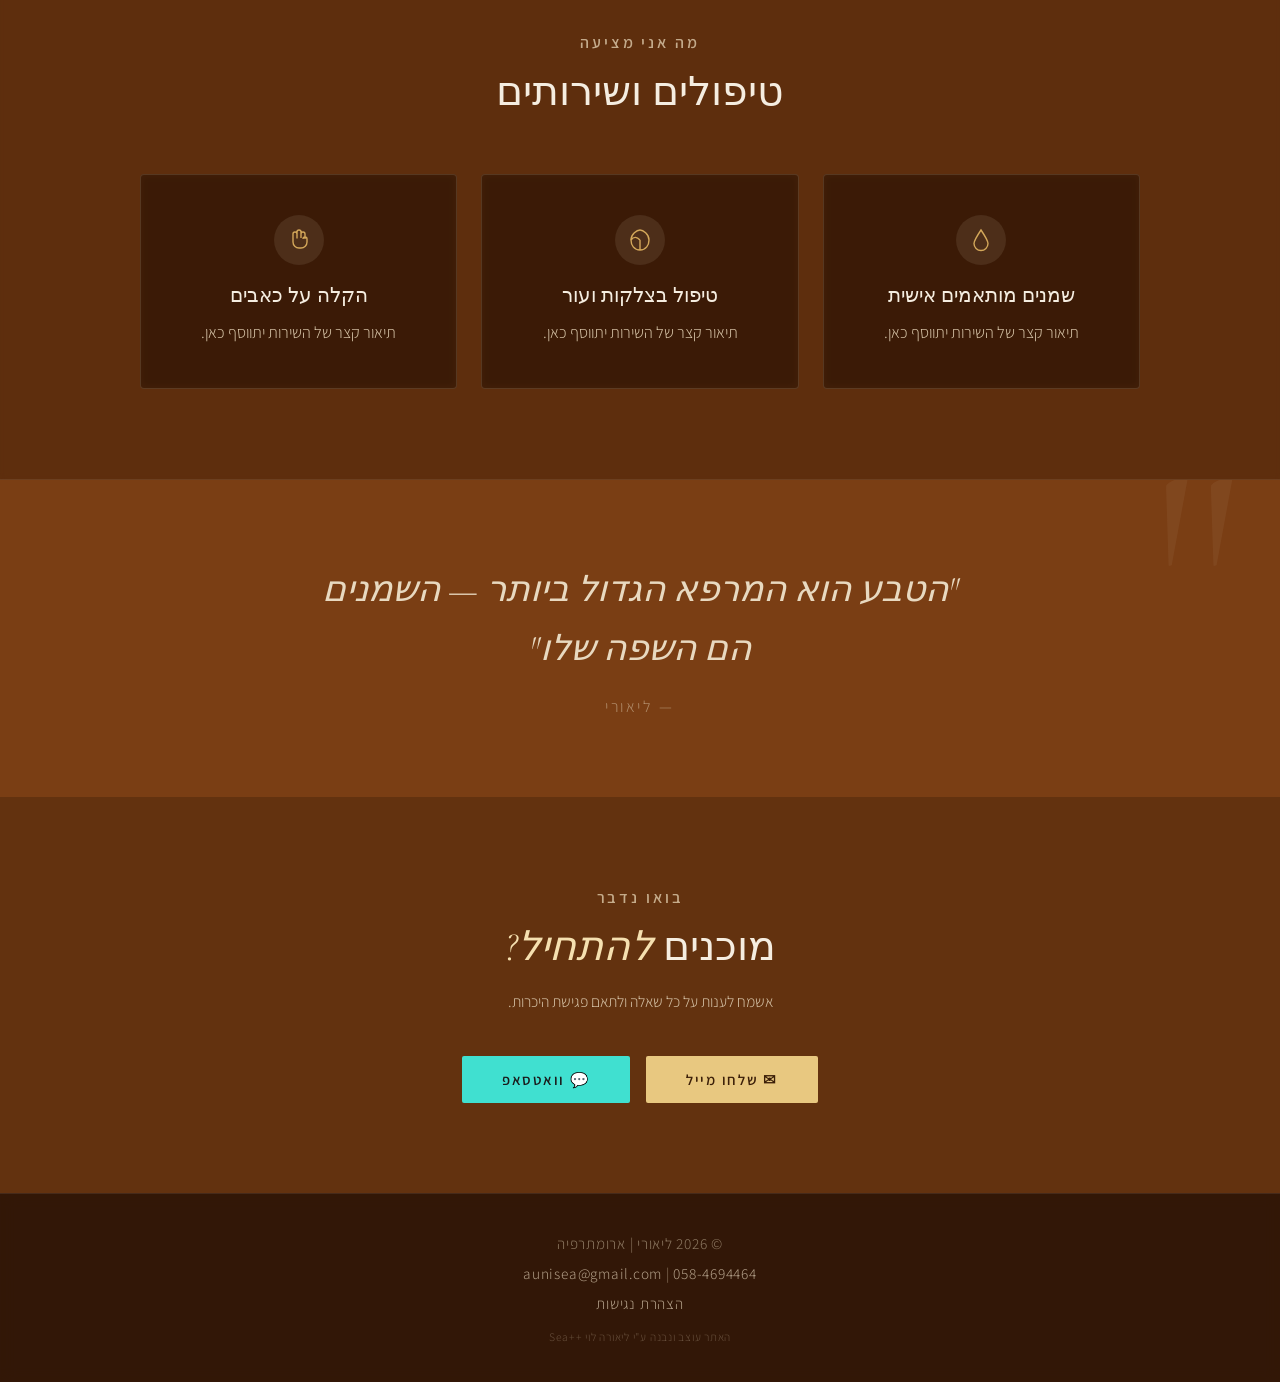
==== commit 70527810: "Fix slogan and arc text per user request Hero title: לשאוף את הארומה של הטבע Arc bottom: לנשום. להרג" ====
--- a/aroma_liori/index.html
+++ b/aroma_liori/index.html
@@ -435,7 +435,7 @@
         <!-- bottom: concave text, reads below circle -->
         <text class="arc-text">
           <textPath href="#bottomArc" startOffset="50%" text-anchor="middle">
-            לשאוף · ארומה · טבע
+            לנשום. להרגיש. לשנות.
           </textPath>
         </text>
       </svg>
@@ -446,7 +446,7 @@
       </div>
     </div>
 
-    <h1 class="hero-title">לשאוף את<br><em>ארומת הטבע</em></h1>
+    <h1 class="hero-title">לשאוף את הארומה של הטבע</h1>
     <p class="hero-subtitle">
       ליאורי עוסקת בארומתרפיה ומאמינה בכוח הריפוי של הטבע.
       כאן תמצאו חיבור בין שמנים אתריים, גוף ונפש.
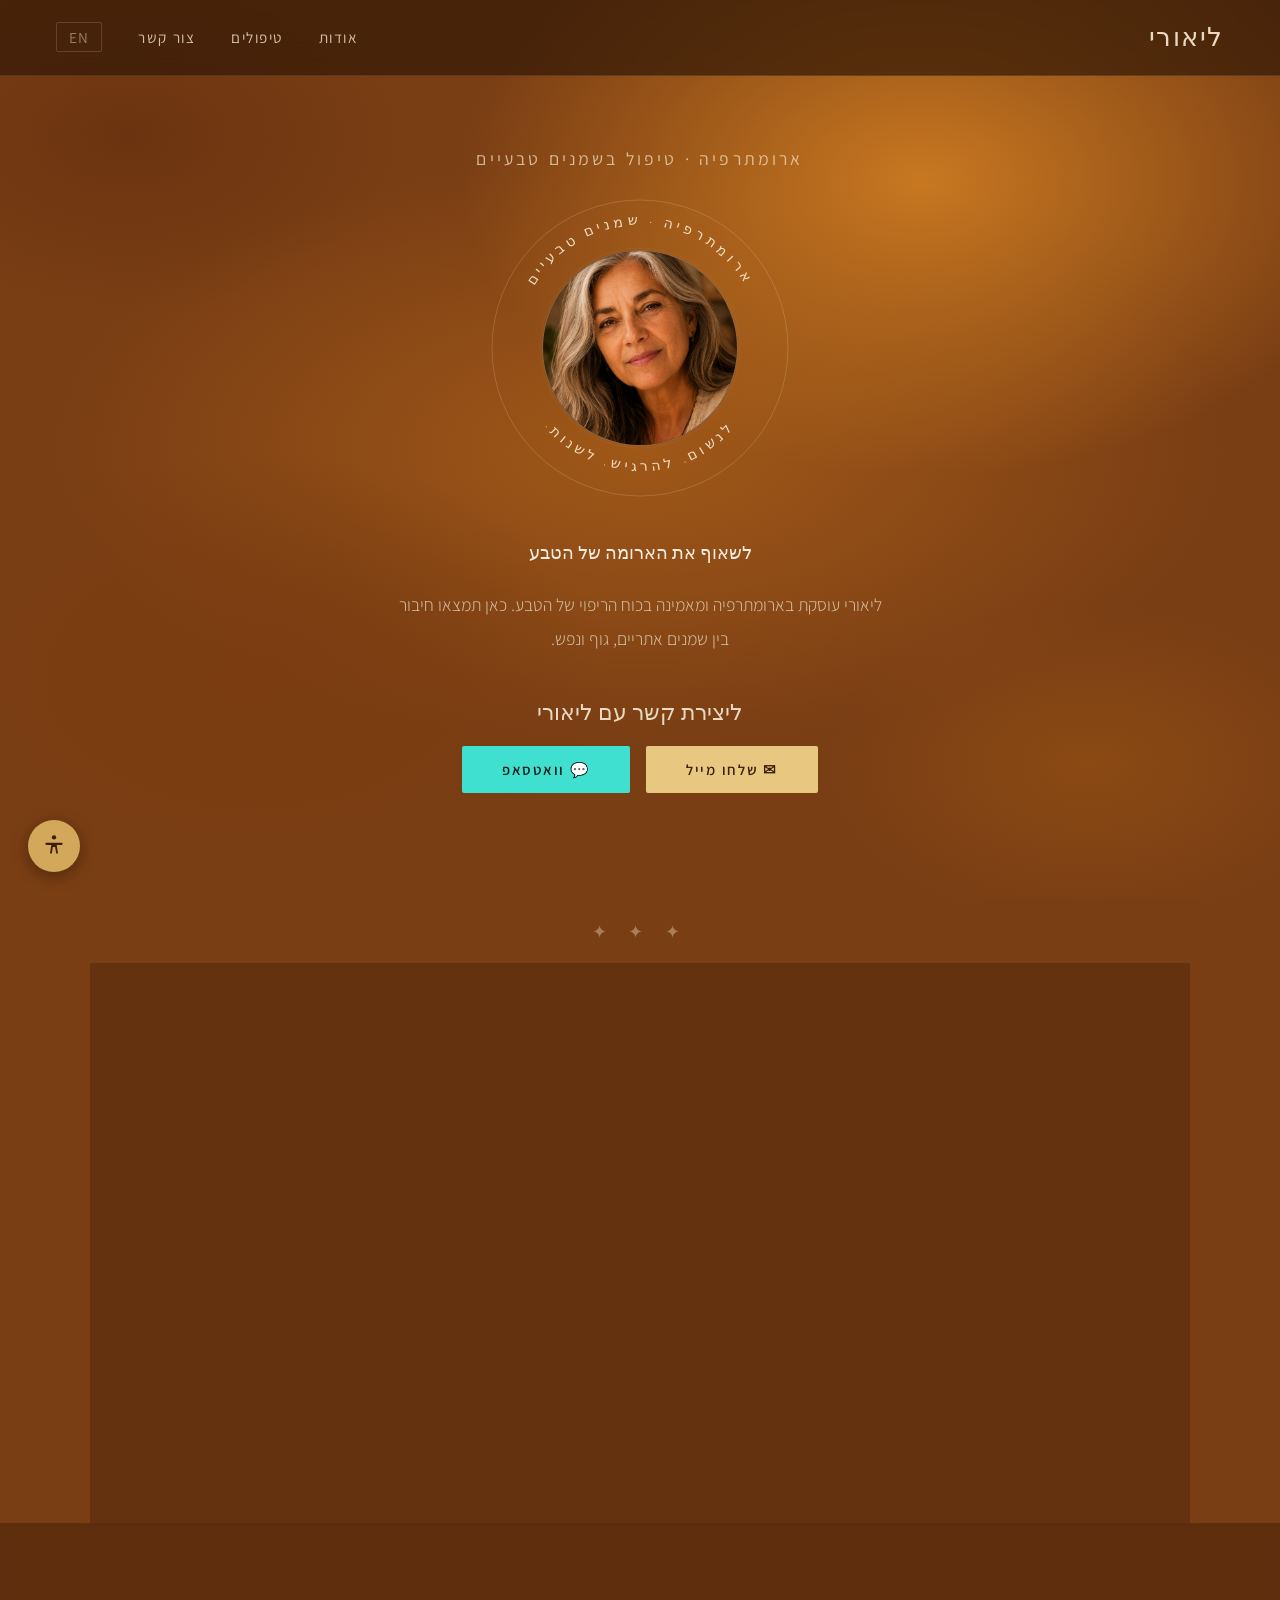
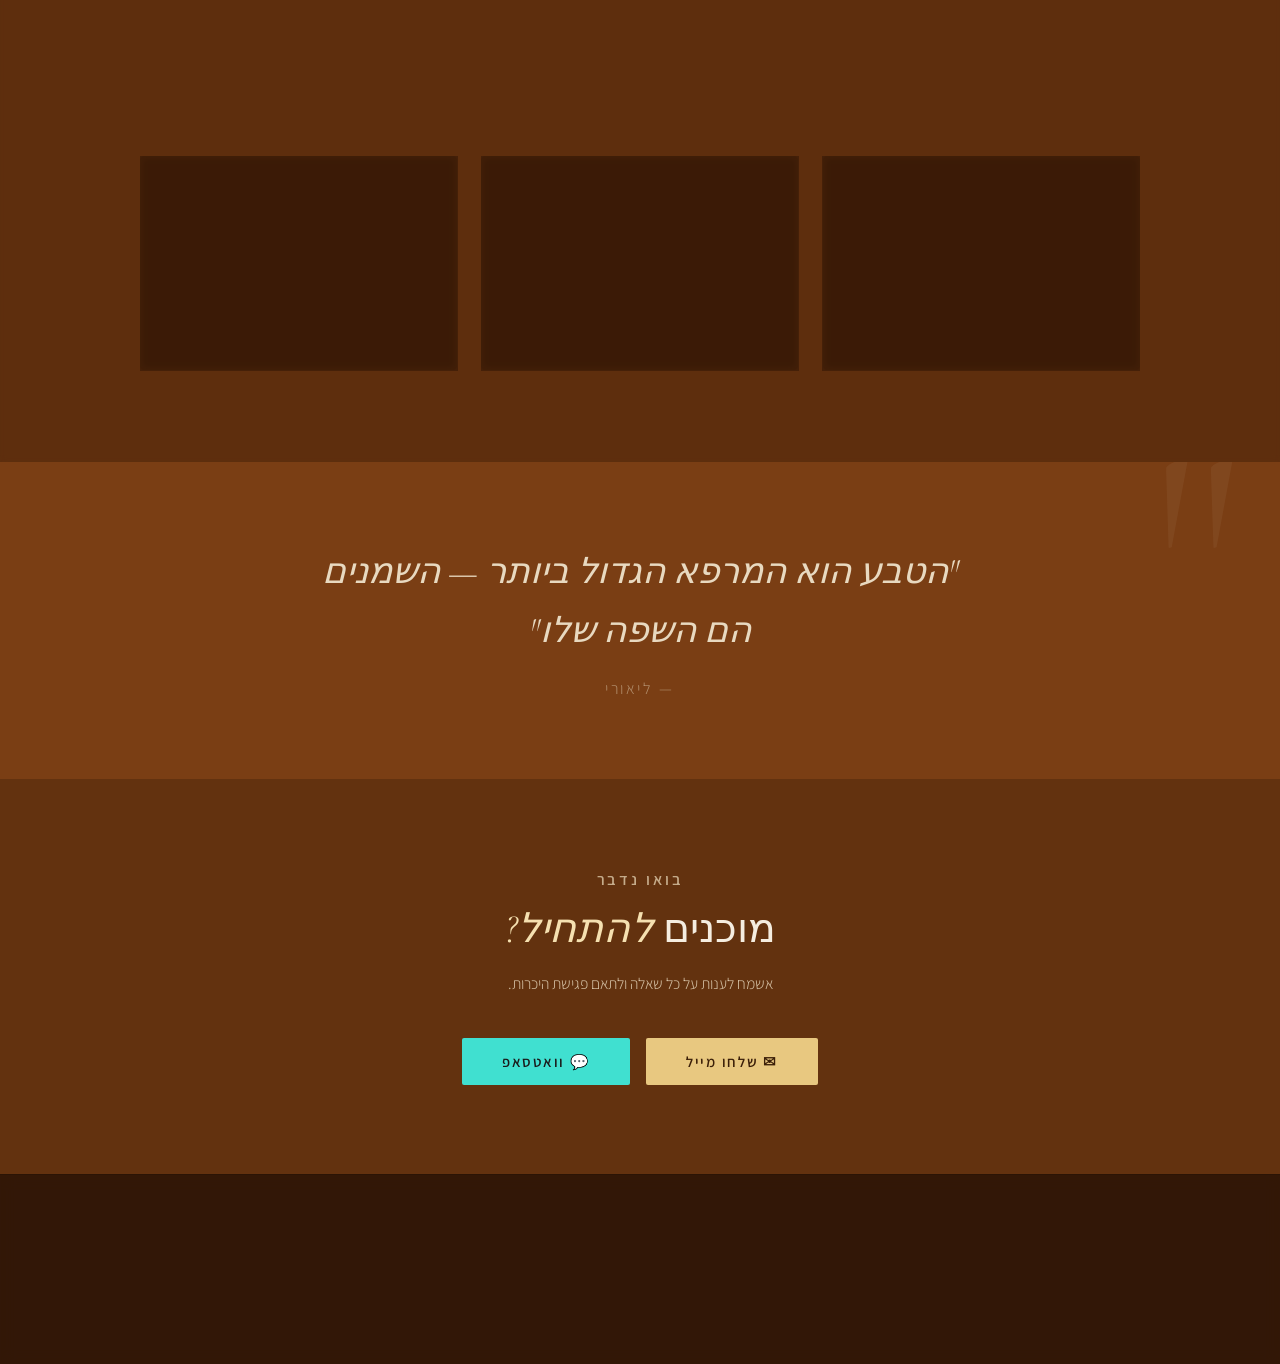
==== commit 04ced310: "Reduce hero title and subtitle to match eyebrow size (1.1rem) Co-Authored-By: Claude Sonnet 4.6 <nor" ====
--- a/aroma_liori/index.html
+++ b/aroma_liori/index.html
@@ -140,7 +140,7 @@
 
     .hero-title {
       font-family: 'Cormorant Garamond', serif;
-      font-size: clamp(3rem, 6.5vw, 5.4rem);
+      font-size: 1.1rem;
       font-weight: 300;
       line-height: 1.18;
       color: var(--text-light);
@@ -151,7 +151,7 @@
     .hero-title em { font-style: italic; color: #F5E0B0; }
 
     .hero-subtitle {
-      font-size: 1rem; font-weight: 300;
+      font-size: 1.1rem; font-weight: 300;
       line-height: 1.9;
       color: var(--text-mid);
       max-width: 500px;
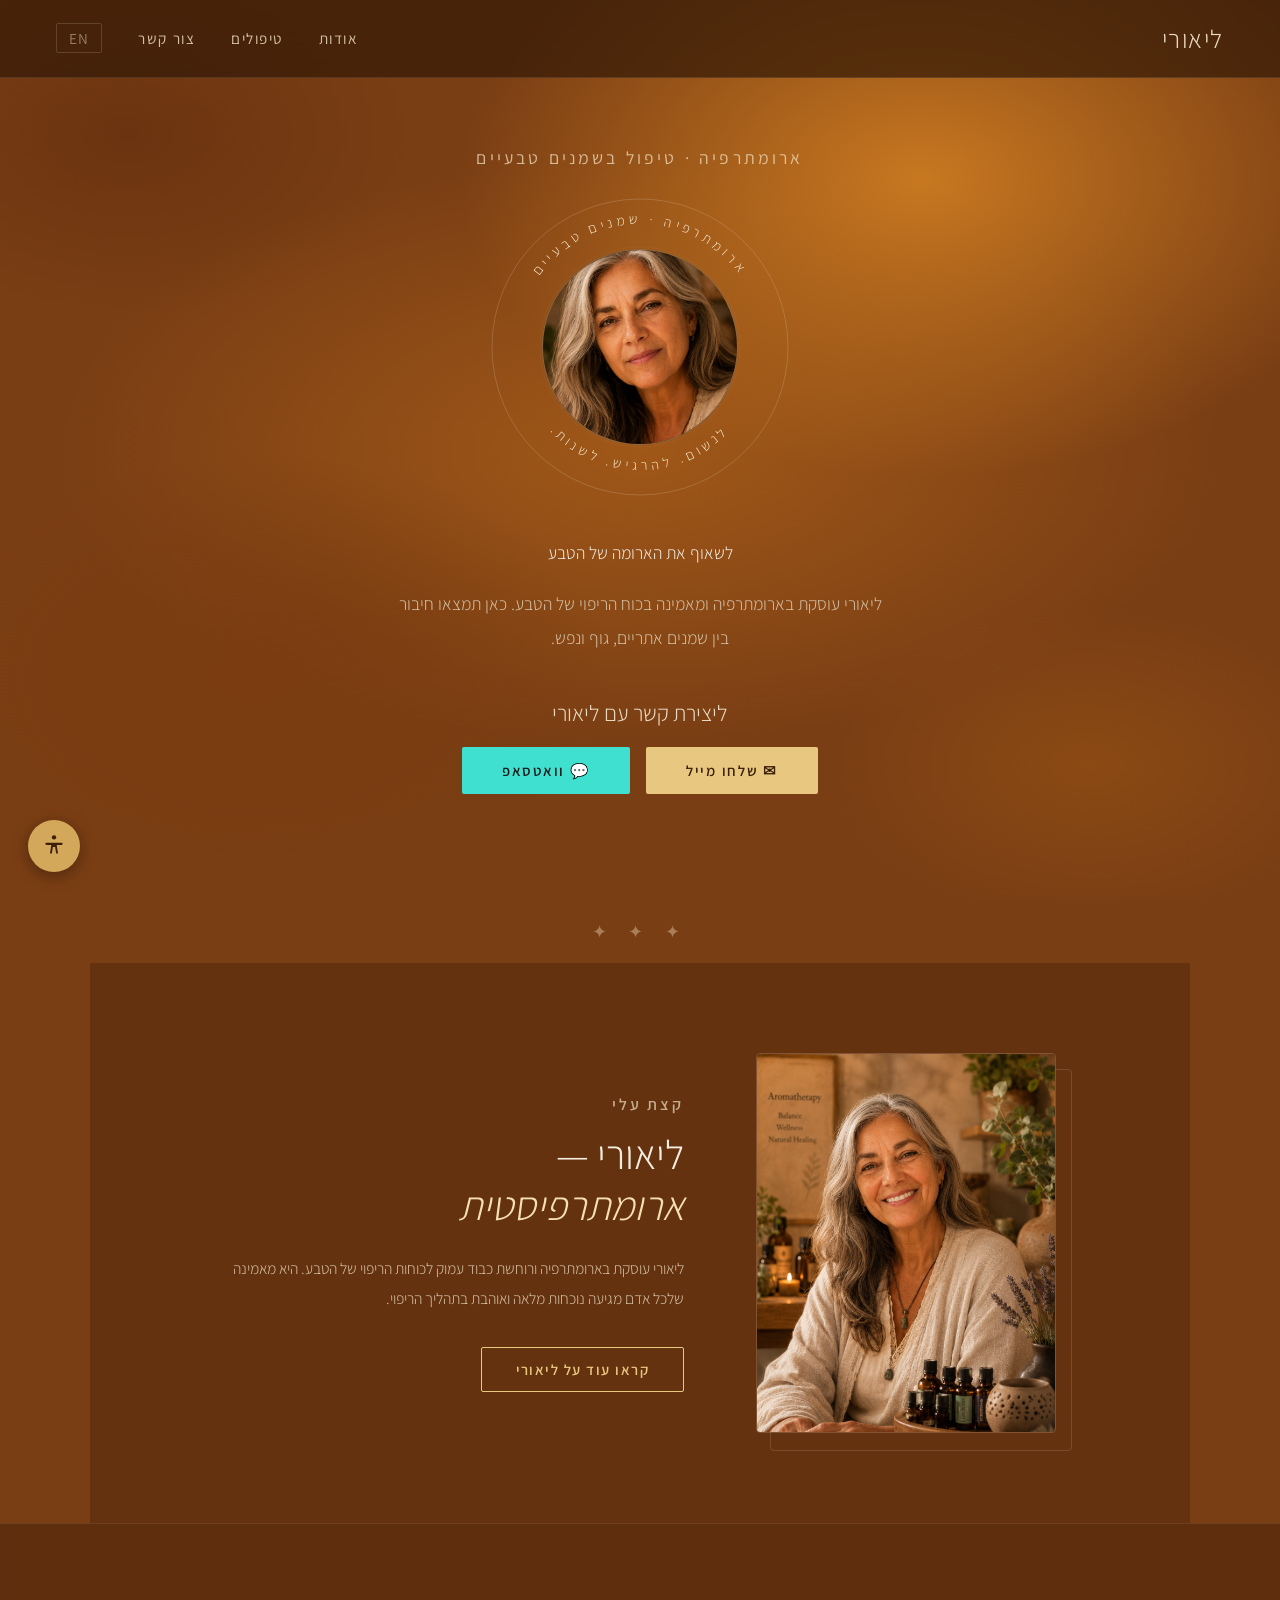
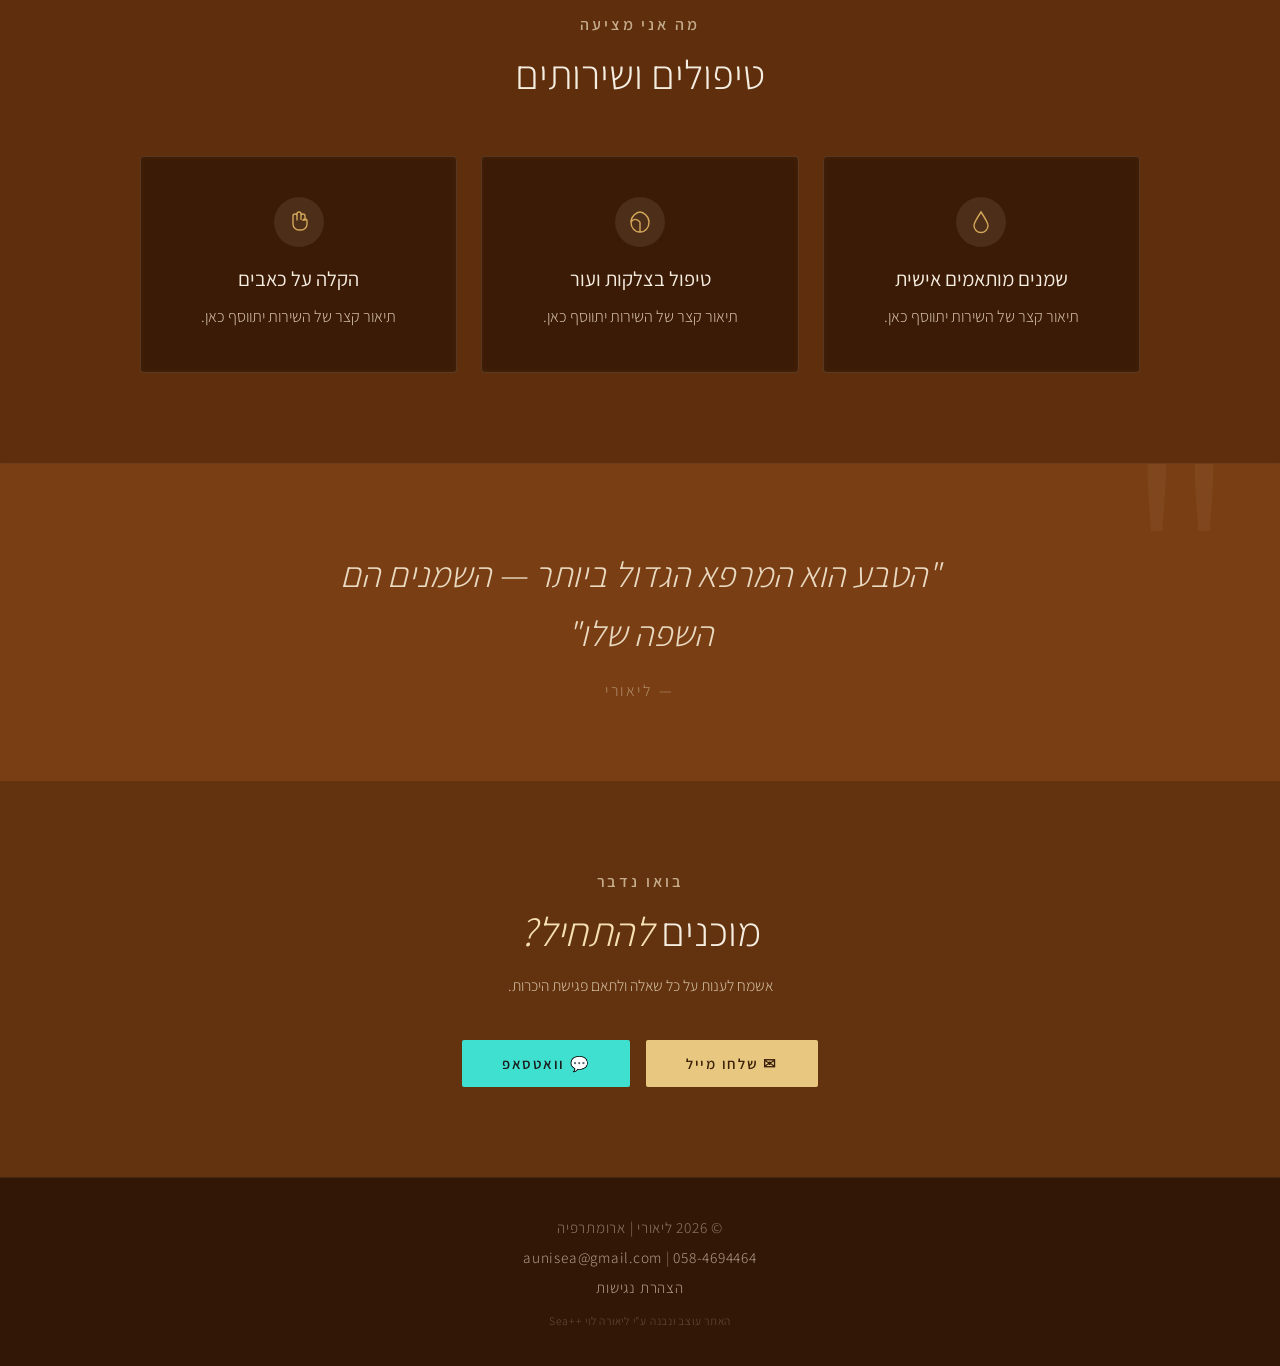
==== commit 91c510a1: "Replace all Cormorant Garamond with Assistant font throughout Co-Authored-By: Claude Sonnet 4.6 <nor" ====
--- a/aroma_liori/index.html
+++ b/aroma_liori/index.html
@@ -54,7 +54,7 @@
     }
 
     .nav-logo {
-      font-family: 'Cormorant Garamond', serif;
+      font-family: 'Assistant', sans-serif;
       font-size: 1.6rem;
       font-weight: 300;
       color: var(--sand);
@@ -99,7 +99,7 @@
     }
 
     .arc-text {
-      font-family: 'Cormorant Garamond', serif;
+      font-family: 'Assistant', sans-serif;
       font-size: 14px;
       font-weight: 300;
       letter-spacing: 4px;
@@ -139,7 +139,7 @@
     }
 
     .hero-title {
-      font-family: 'Cormorant Garamond', serif;
+      font-family: 'Assistant', sans-serif;
       font-size: 1.1rem;
       font-weight: 300;
       line-height: 1.18;
@@ -230,7 +230,7 @@
     }
 
     .section-title {
-      font-family: 'Cormorant Garamond', serif;
+      font-family: 'Assistant', sans-serif;
       font-size: clamp(1.9rem, 3.2vw, 2.8rem);
       font-weight: 300; line-height: 1.25;
       color: var(--text-light); margin-bottom: 22px;
@@ -294,7 +294,7 @@
     .card-icon svg { width: 24px; height: 24px; }
 
     .card-title {
-      font-family: 'Cormorant Garamond', serif;
+      font-family: 'Assistant', sans-serif;
       font-size: 1.28rem; font-weight: 400;
       color: var(--text-light); margin-bottom: 10px;
     }
@@ -308,14 +308,14 @@
     .quote-banner::before {
       content: '"';
       position: absolute; top: -60px; right: 40px;
-      font-family: 'Cormorant Garamond', serif;
+      font-family: 'Assistant', sans-serif;
       font-size: 20rem;
       color: rgba(232,217,192,0.06);
       line-height: 1; pointer-events: none;
     }
 
     .quote-text {
-      font-family: 'Cormorant Garamond', serif;
+      font-family: 'Assistant', sans-serif;
       font-size: clamp(1.5rem, 2.8vw, 2.3rem);
       font-weight: 300; font-style: italic;
       color: var(--sand);
@@ -452,7 +452,7 @@
       כאן תמצאו חיבור בין שמנים אתריים, גוף ונפש.
     </p>
     <div style="text-align:center">
-      <p style="font-family:'Cormorant Garamond',serif;font-size:1.4rem;font-weight:300;color:var(--sand);margin-bottom:20px">ליצירת קשר עם ליאורי</p>
+      <p style="font-family:'Assistant',sans-serif;font-size:1.4rem;font-weight:300;color:var(--sand);margin-bottom:20px">ליצירת קשר עם ליאורי</p>
       <div style="display:flex;gap:16px;justify-content:center;flex-wrap:wrap">
         <a class="btn-primary" href="mailto:aunisea@gmail.com" target="_blank" aria-label="שליחת מייל לליאורי">✉ שלחו מייל</a>
         <a class="btn-primary" href="https://wa.me/972584694464?text=%D7%94%D7%99%D7%99%20%D7%9C%D7%99%D7%90%D7%95%D7%A8%D7%99%2C%20%D7%94%D7%92%D7%A2%D7%AA%D7%99%20%D7%90%D7%9C%D7%99%D7%9A%20%D7%93%D7%A8%D7%9A%20%D7%94%D7%90%D7%AA%D7%A8%2C%20%D7%90%D7%A9%D7%9E%D7%97%20%D7%A9%D7%AA%D7%A6%D7%A8%D7%99%20%D7%90%D7%99%D7%AA%D7%99%20%D7%A7%D7%A9%D7%A8" target="_blank" style="background:#40e0d0;color:#1a1a1a" aria-label="פתיחת שיחת וואטסאפ עם ליאורי">💬 וואטסאפ</a>
@@ -588,7 +588,7 @@
     margin-bottom: 16px;
   }
   .a11y-header span {
-    font-family: 'Cormorant Garamond', serif;
+    font-family: 'Assistant', sans-serif;
     font-size: 1.1rem; font-weight: 400;
     color: var(--sand);
     letter-spacing: 0.06em;
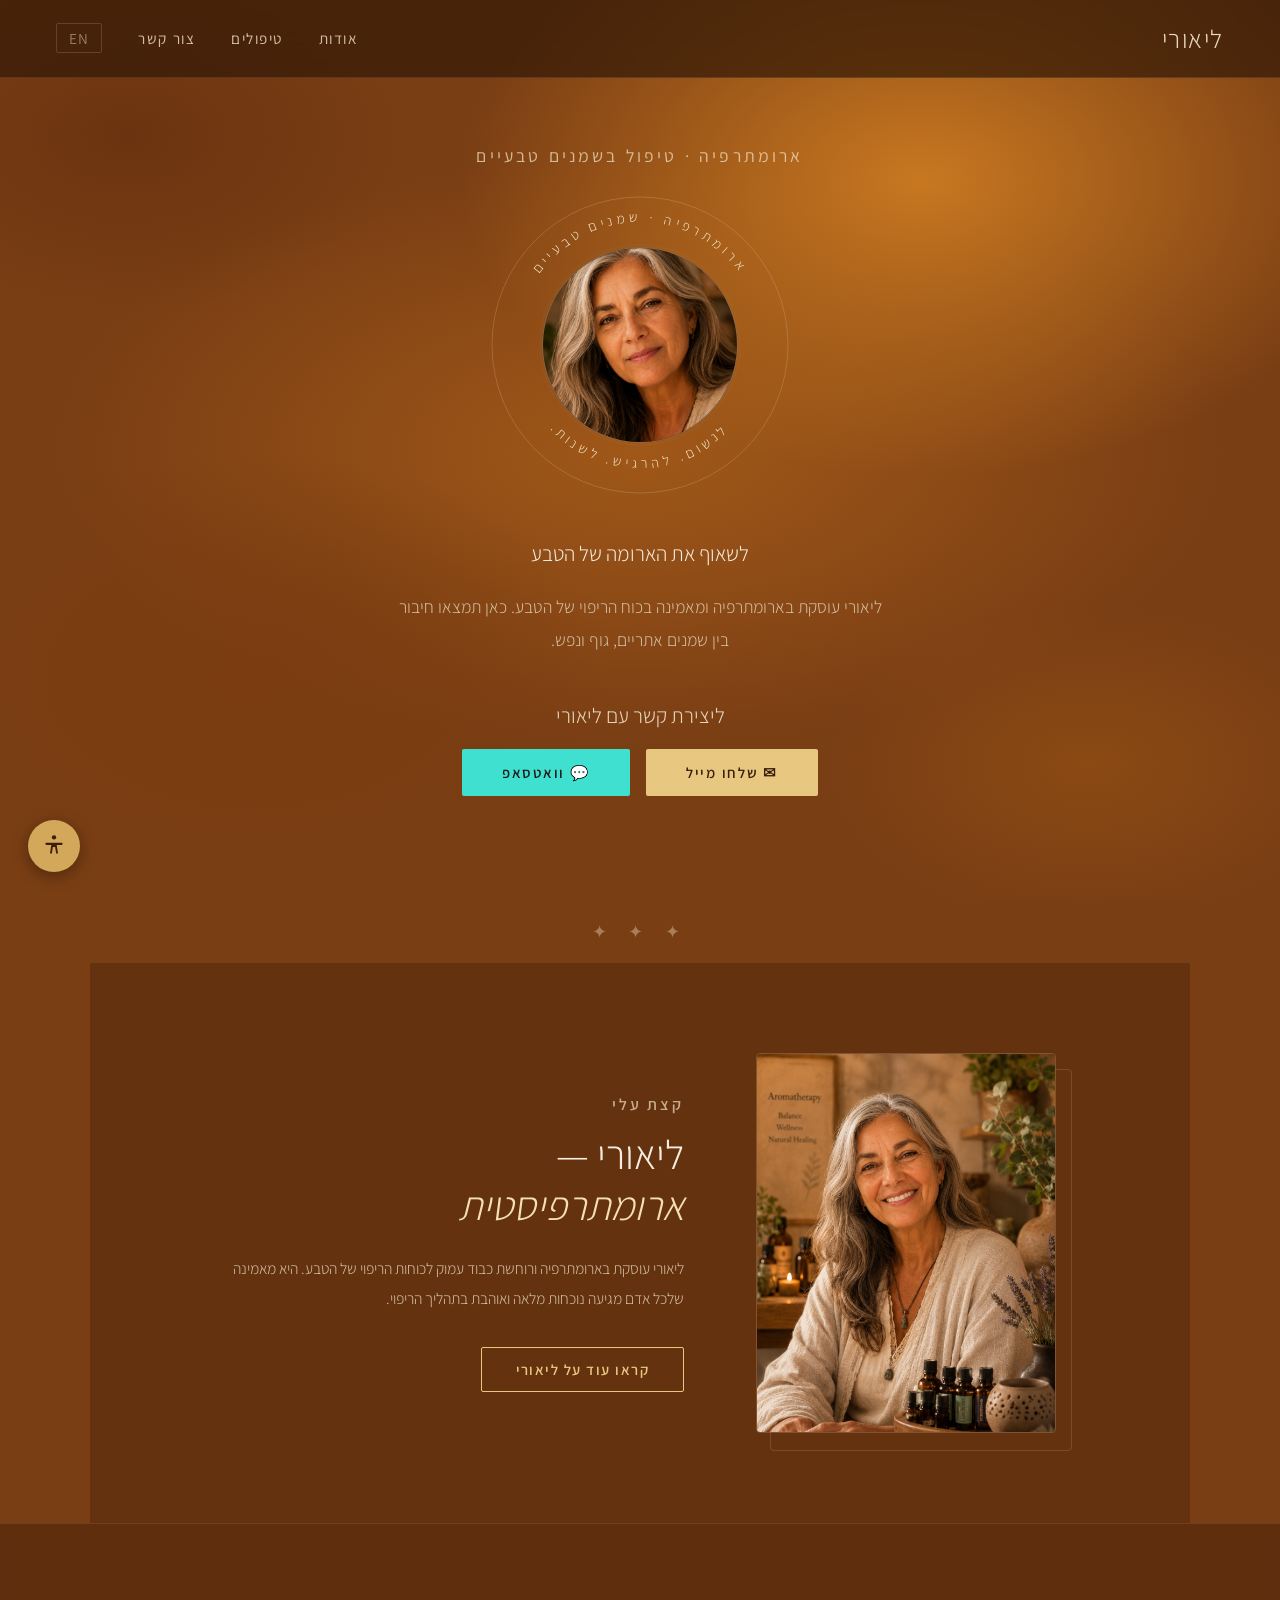
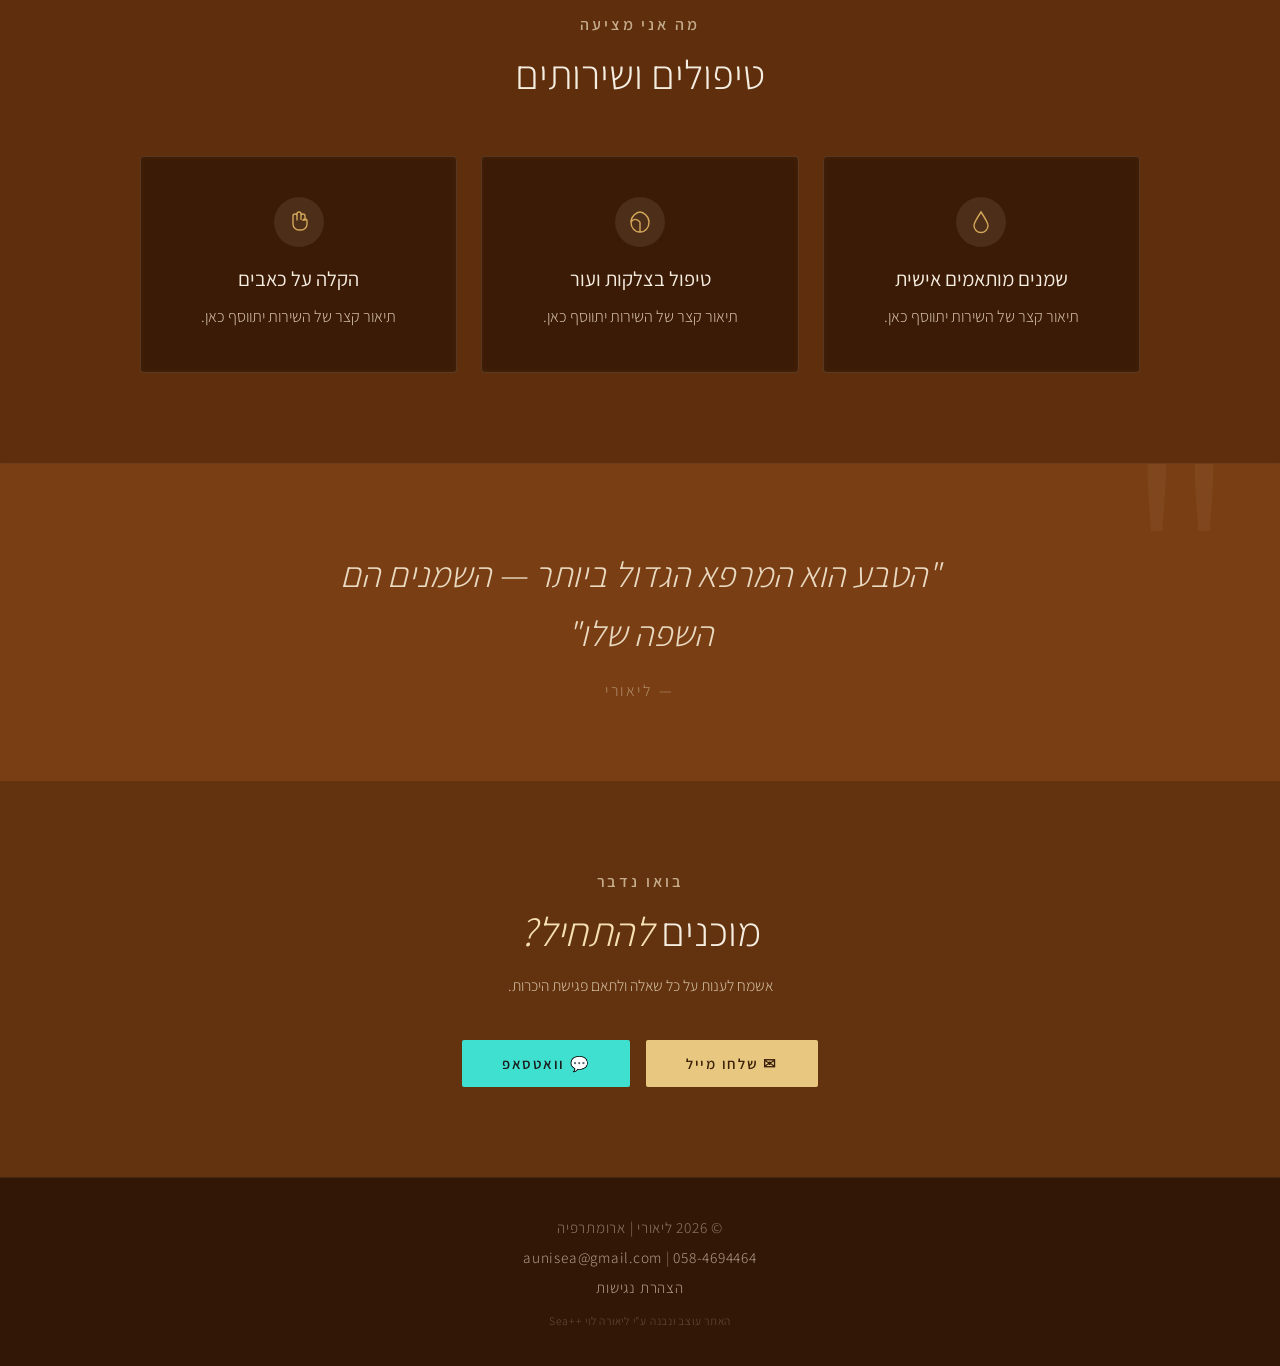
==== commit 7855174b: "Increase hero title by 20% and match contact heading size Co-Authored-By: Claude Sonnet 4.6 <noreply" ====
--- a/aroma_liori/index.html
+++ b/aroma_liori/index.html
@@ -140,7 +140,7 @@
 
     .hero-title {
       font-family: 'Assistant', sans-serif;
-      font-size: 1.1rem;
+      font-size: 1.32rem;
       font-weight: 300;
       line-height: 1.18;
       color: var(--text-light);
@@ -452,7 +452,7 @@
       כאן תמצאו חיבור בין שמנים אתריים, גוף ונפש.
     </p>
     <div style="text-align:center">
-      <p style="font-family:'Assistant',sans-serif;font-size:1.4rem;font-weight:300;color:var(--sand);margin-bottom:20px">ליצירת קשר עם ליאורי</p>
+      <p style="font-family:'Assistant',sans-serif;font-size:1.32rem;font-weight:300;color:var(--sand);margin-bottom:20px">ליצירת קשר עם ליאורי</p>
       <div style="display:flex;gap:16px;justify-content:center;flex-wrap:wrap">
         <a class="btn-primary" href="mailto:aunisea@gmail.com" target="_blank" aria-label="שליחת מייל לליאורי">✉ שלחו מייל</a>
         <a class="btn-primary" href="https://wa.me/972584694464?text=%D7%94%D7%99%D7%99%20%D7%9C%D7%99%D7%90%D7%95%D7%A8%D7%99%2C%20%D7%94%D7%92%D7%A2%D7%AA%D7%99%20%D7%90%D7%9C%D7%99%D7%9A%20%D7%93%D7%A8%D7%9A%20%D7%94%D7%90%D7%AA%D7%A8%2C%20%D7%90%D7%A9%D7%9E%D7%97%20%D7%A9%D7%AA%D7%A6%D7%A8%D7%99%20%D7%90%D7%99%D7%AA%D7%99%20%D7%A7%D7%A9%D7%A8" target="_blank" style="background:#40e0d0;color:#1a1a1a" aria-label="פתיחת שיחת וואטסאפ עם ליאורי">💬 וואטסאפ</a>
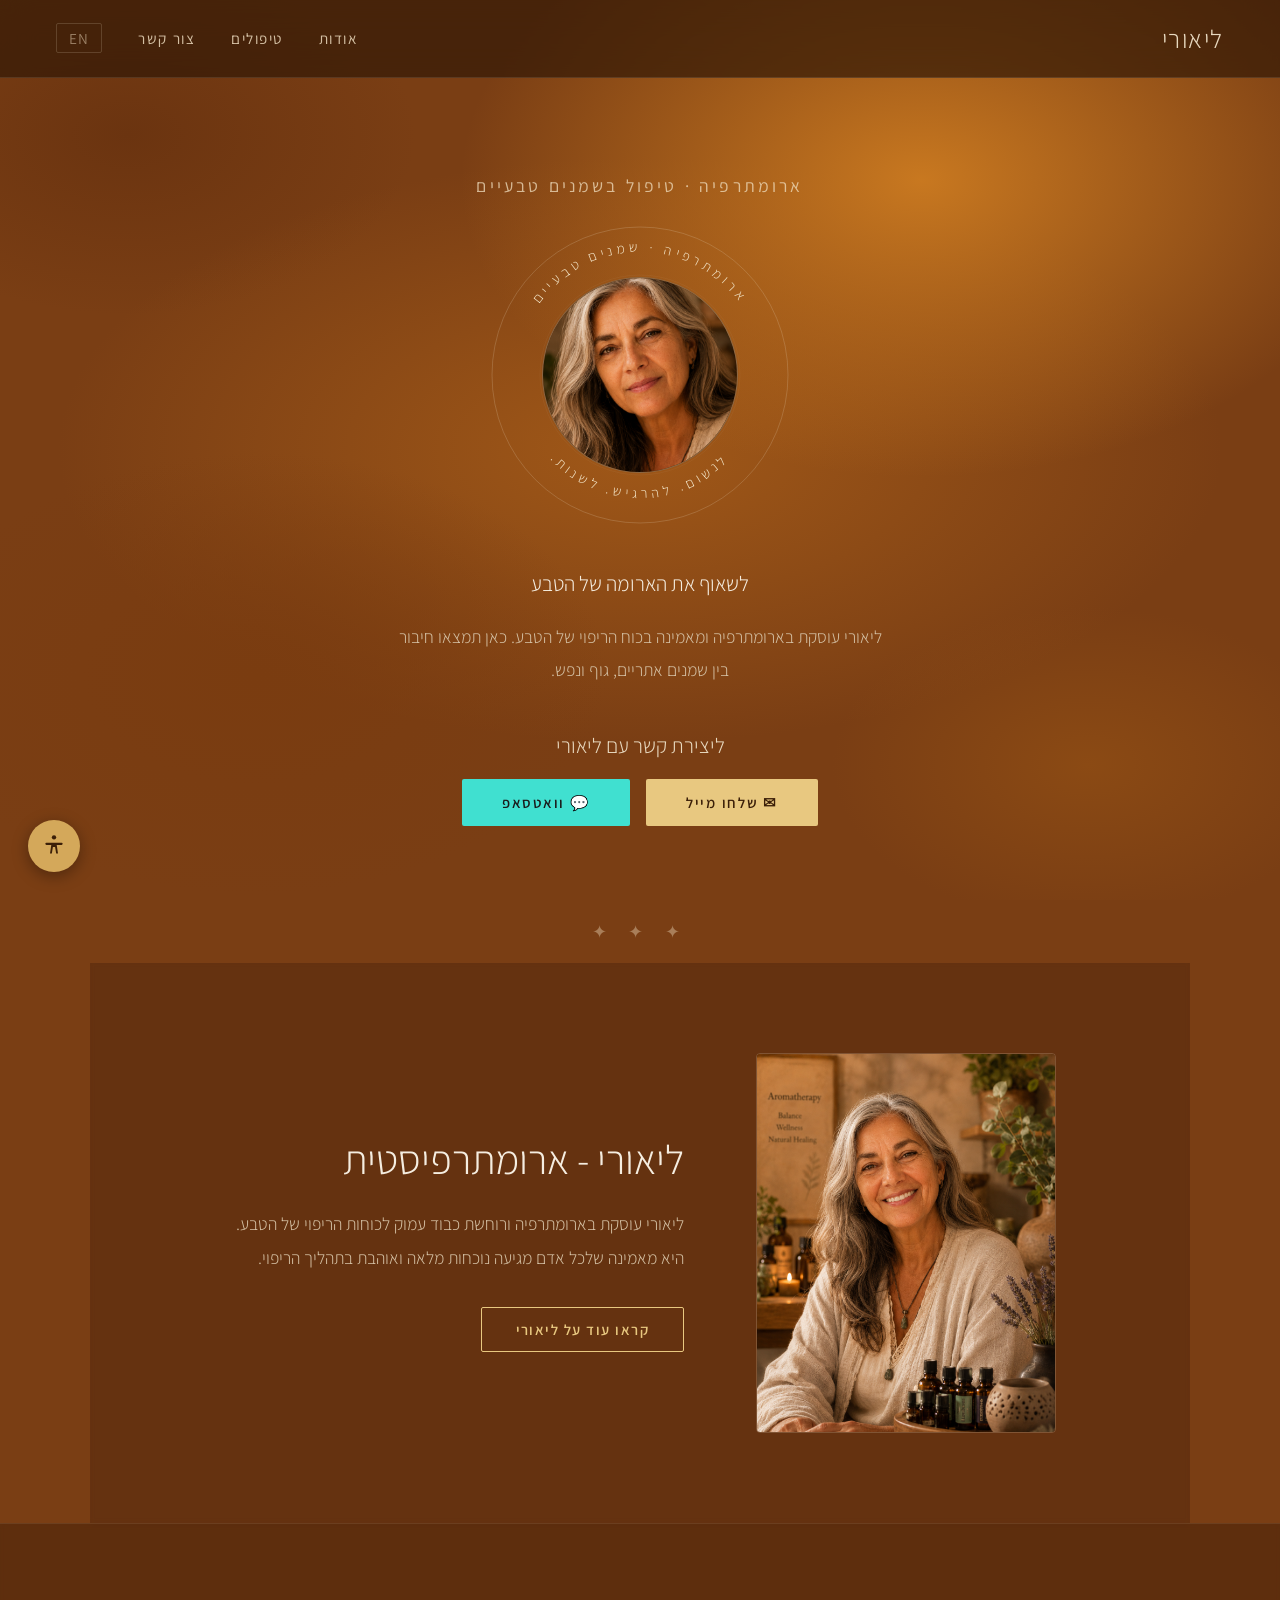
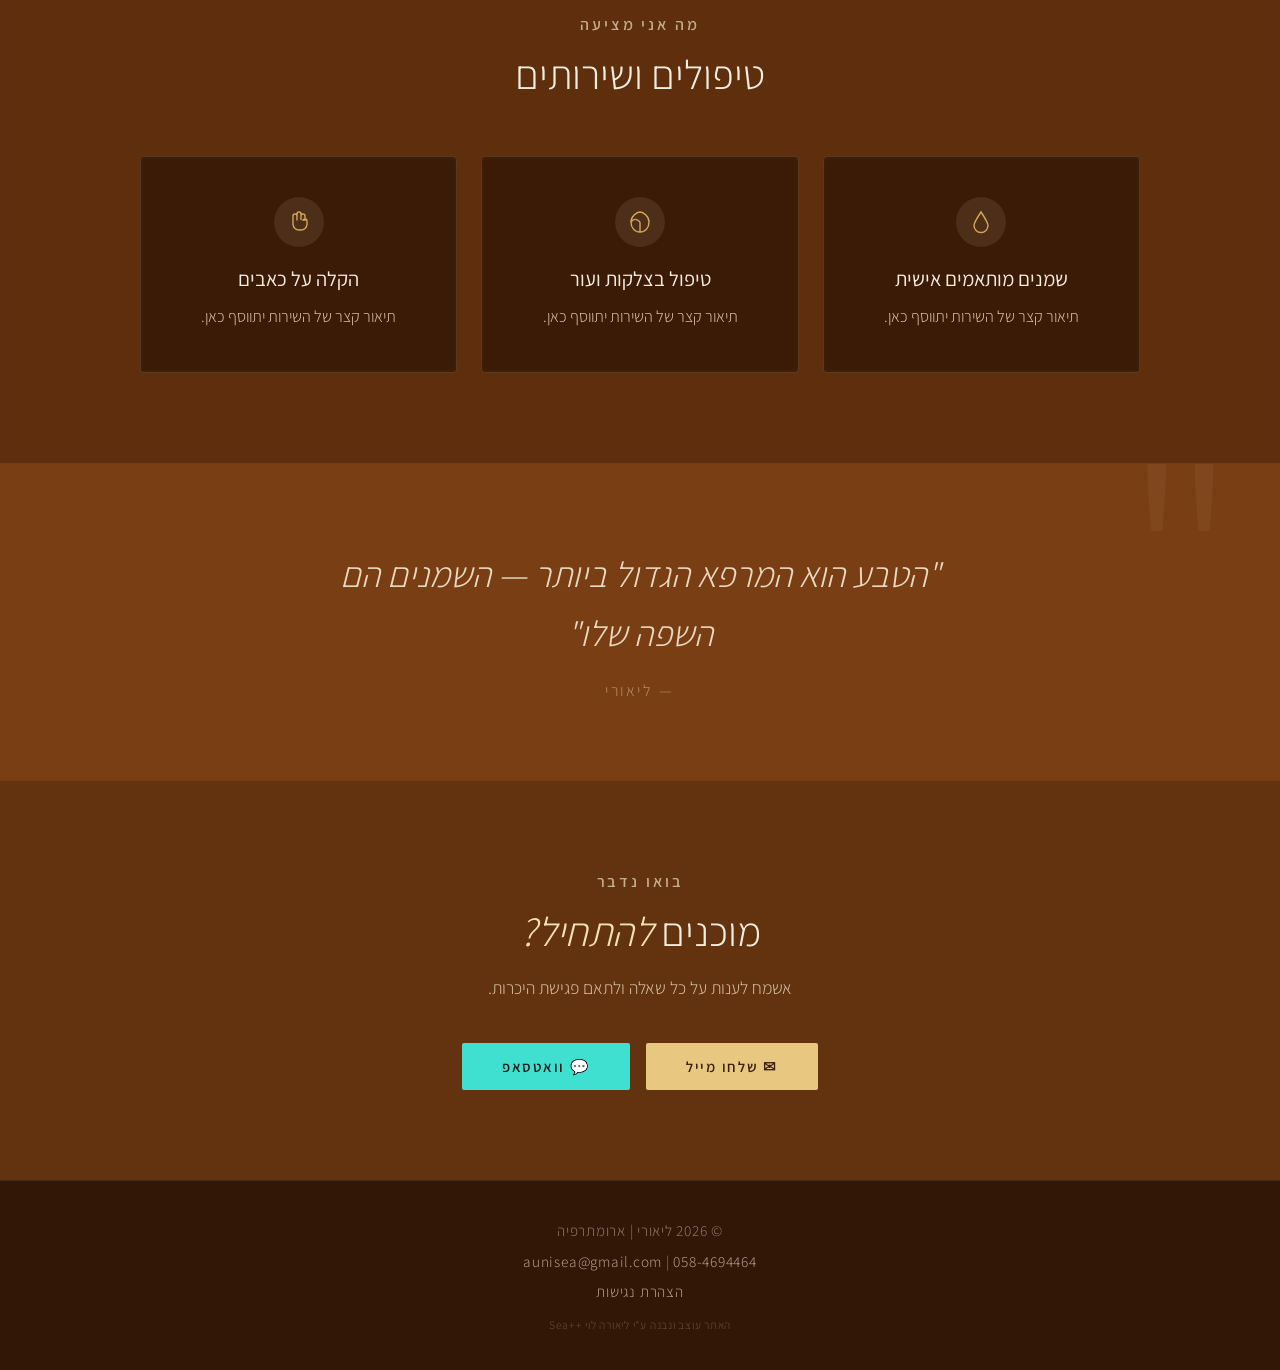
==== commit 5658b396: "4 UI fixes: reduce gap, remove eyebrow, fix title, remove decorative box 1. Hero bottom padding 80px" ====
--- a/aroma_liori/index.html
+++ b/aroma_liori/index.html
@@ -79,7 +79,7 @@
       justify-content: center;
       align-items: center;
       text-align: center;
-      padding: 120px 40px 80px;
+      padding: 120px 40px 20px;
     }
 
     /* ── arc circle ── */
@@ -210,15 +210,7 @@
     .about-photo-placeholder svg { width: 48px; height: 48px; opacity: 0.4; }
     .about-photo-placeholder span { font-size: 0.76rem; color: var(--text-mid); letter-spacing: 0.1em; }
 
-    .about-img-block::before {
-      content: '';
-      position: absolute;
-      top: 16px; right: -16px;
-      width: 100%; height: 100%;
-      border: 1px solid rgba(232,217,192,0.15);
-      border-radius: 4px;
-      z-index: -1;
-    }
+    .about-img-block::before { content: none; }
 
     .about-text { max-width: 460px; }
 
@@ -238,7 +230,7 @@
     .section-title em { font-style: italic; color: #F5E0B0; }
 
     .section-body {
-      font-size: 0.98rem; font-weight: 300;
+      font-size: 1.1rem; font-weight: 300;
       line-height: 1.95; color: var(--text-mid);
       margin-bottom: 32px;
     }
@@ -468,8 +460,7 @@
       <img src="pics/liori.png" alt="ליאורי" style="width:300px;height:380px;object-fit:cover;object-position:top;border-radius:4px;display:block;border:1px solid rgba(232,217,192,0.2)"/>
     </div>
     <div class="about-text">
-      <p class="section-eyebrow">קצת עלי</p>
-      <h2 class="section-title">ליאורי —<br><em>ארומתרפיסטית</em></h2>
+      <h2 class="section-title">ליאורי - ארומתרפיסטית</h2>
       <p class="section-body">
         ליאורי עוסקת בארומתרפיה ורוחשת כבוד עמוק לכוחות הריפוי של הטבע.
         היא מאמינה שלכל אדם מגיעה נוכחות מלאה ואוהבת בתהליך הריפוי.
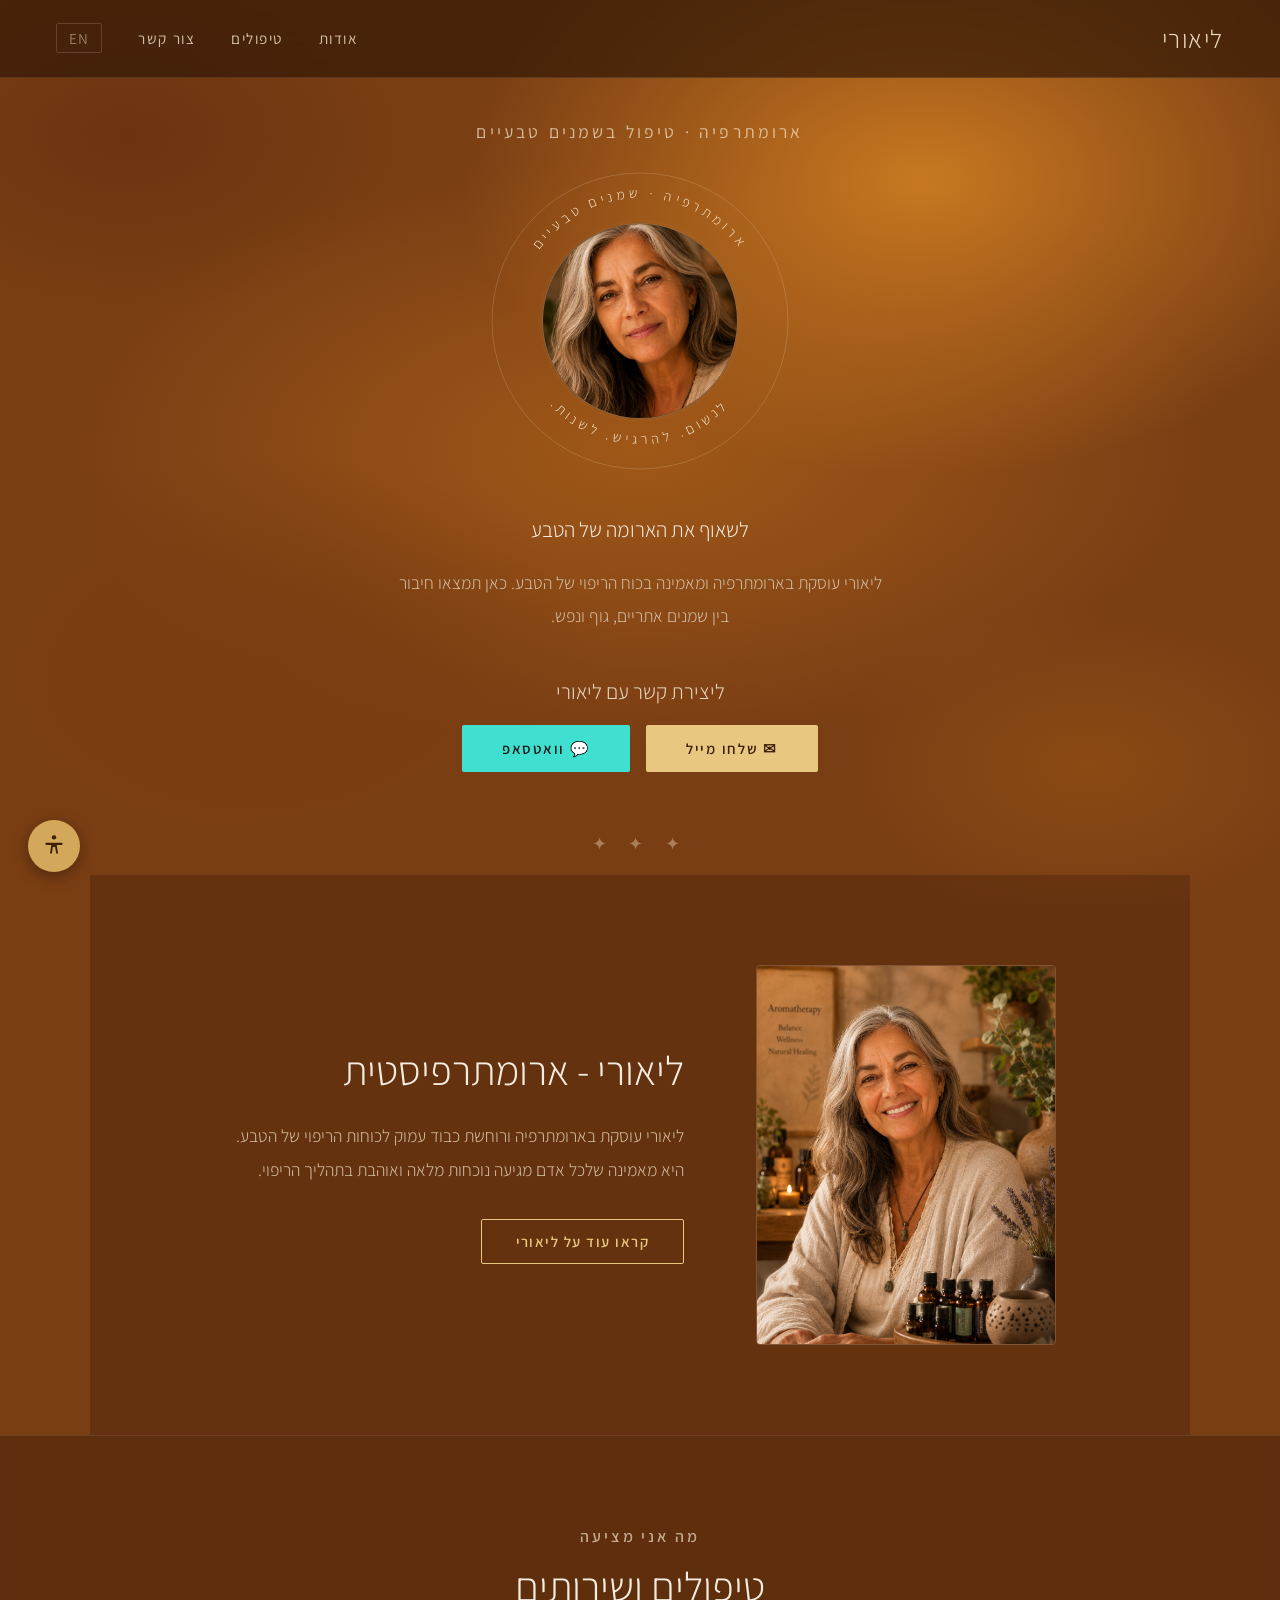
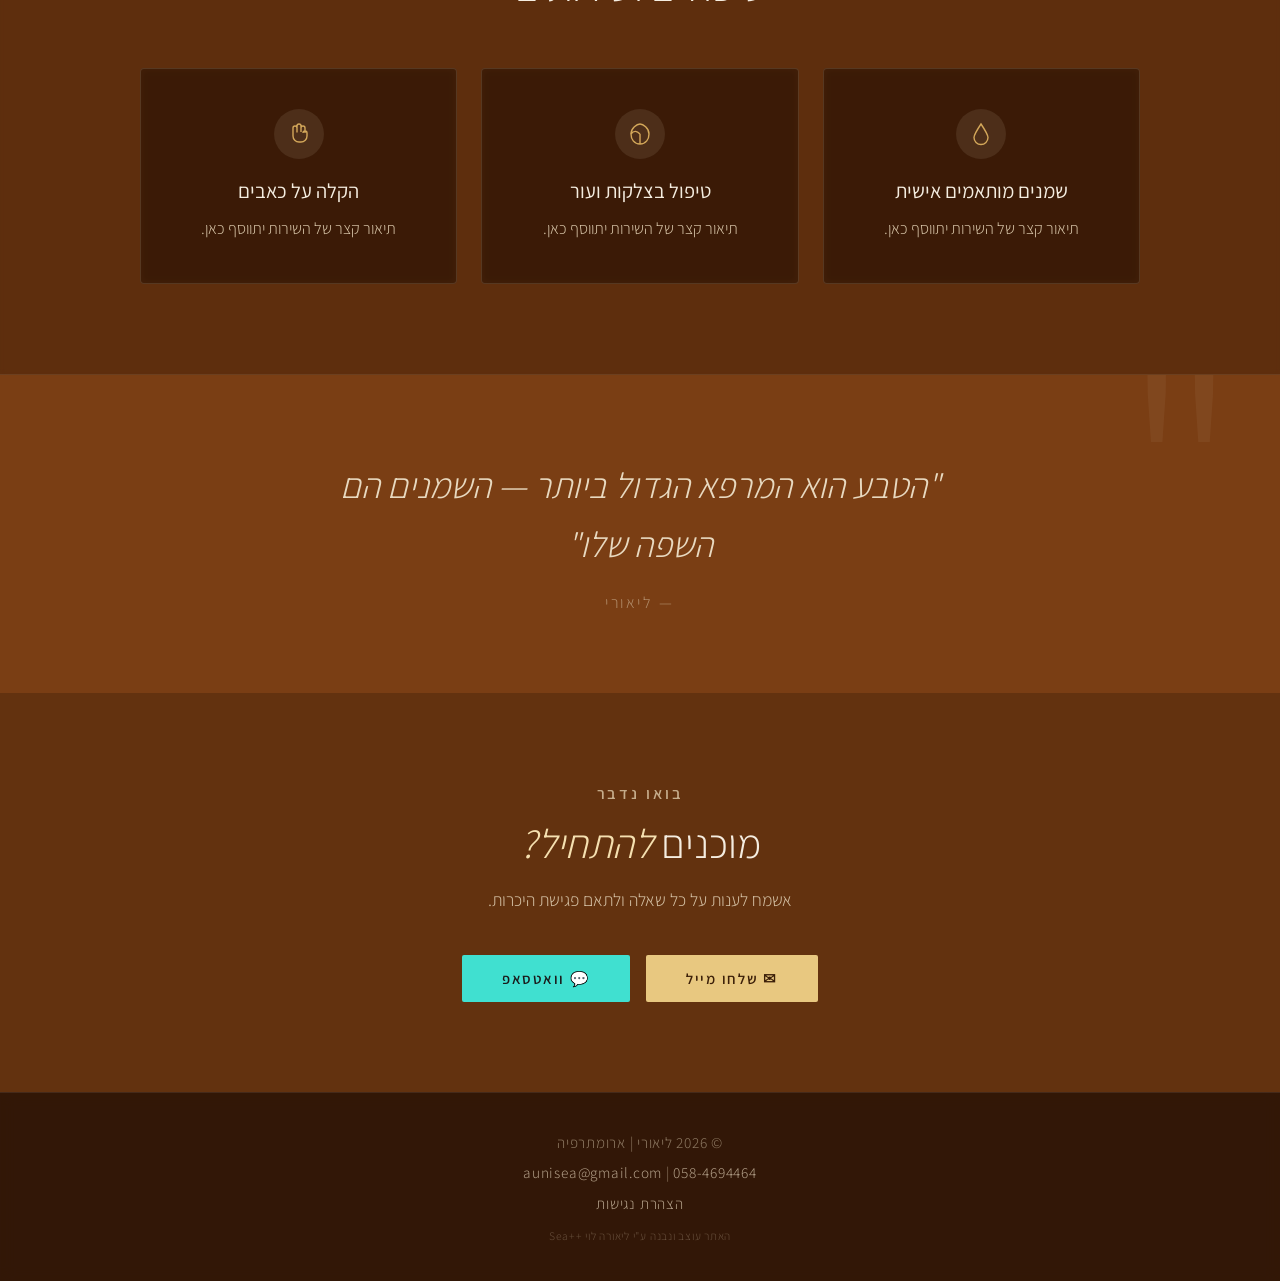
==== commit bd402b13: "Remove min-height:100vh from hero to fix large gap below buttons Co-Authored-By: Claude Sonnet 4.6 <" ====
--- a/aroma_liori/index.html
+++ b/aroma_liori/index.html
@@ -73,13 +73,12 @@
 
     /* ══ HERO ══ */
     .hero {
-      min-height: 100vh;
       display: flex;
       flex-direction: column;
       justify-content: center;
       align-items: center;
       text-align: center;
-      padding: 120px 40px 20px;
+      padding: 120px 40px 40px;
     }
 
     /* ── arc circle ── */
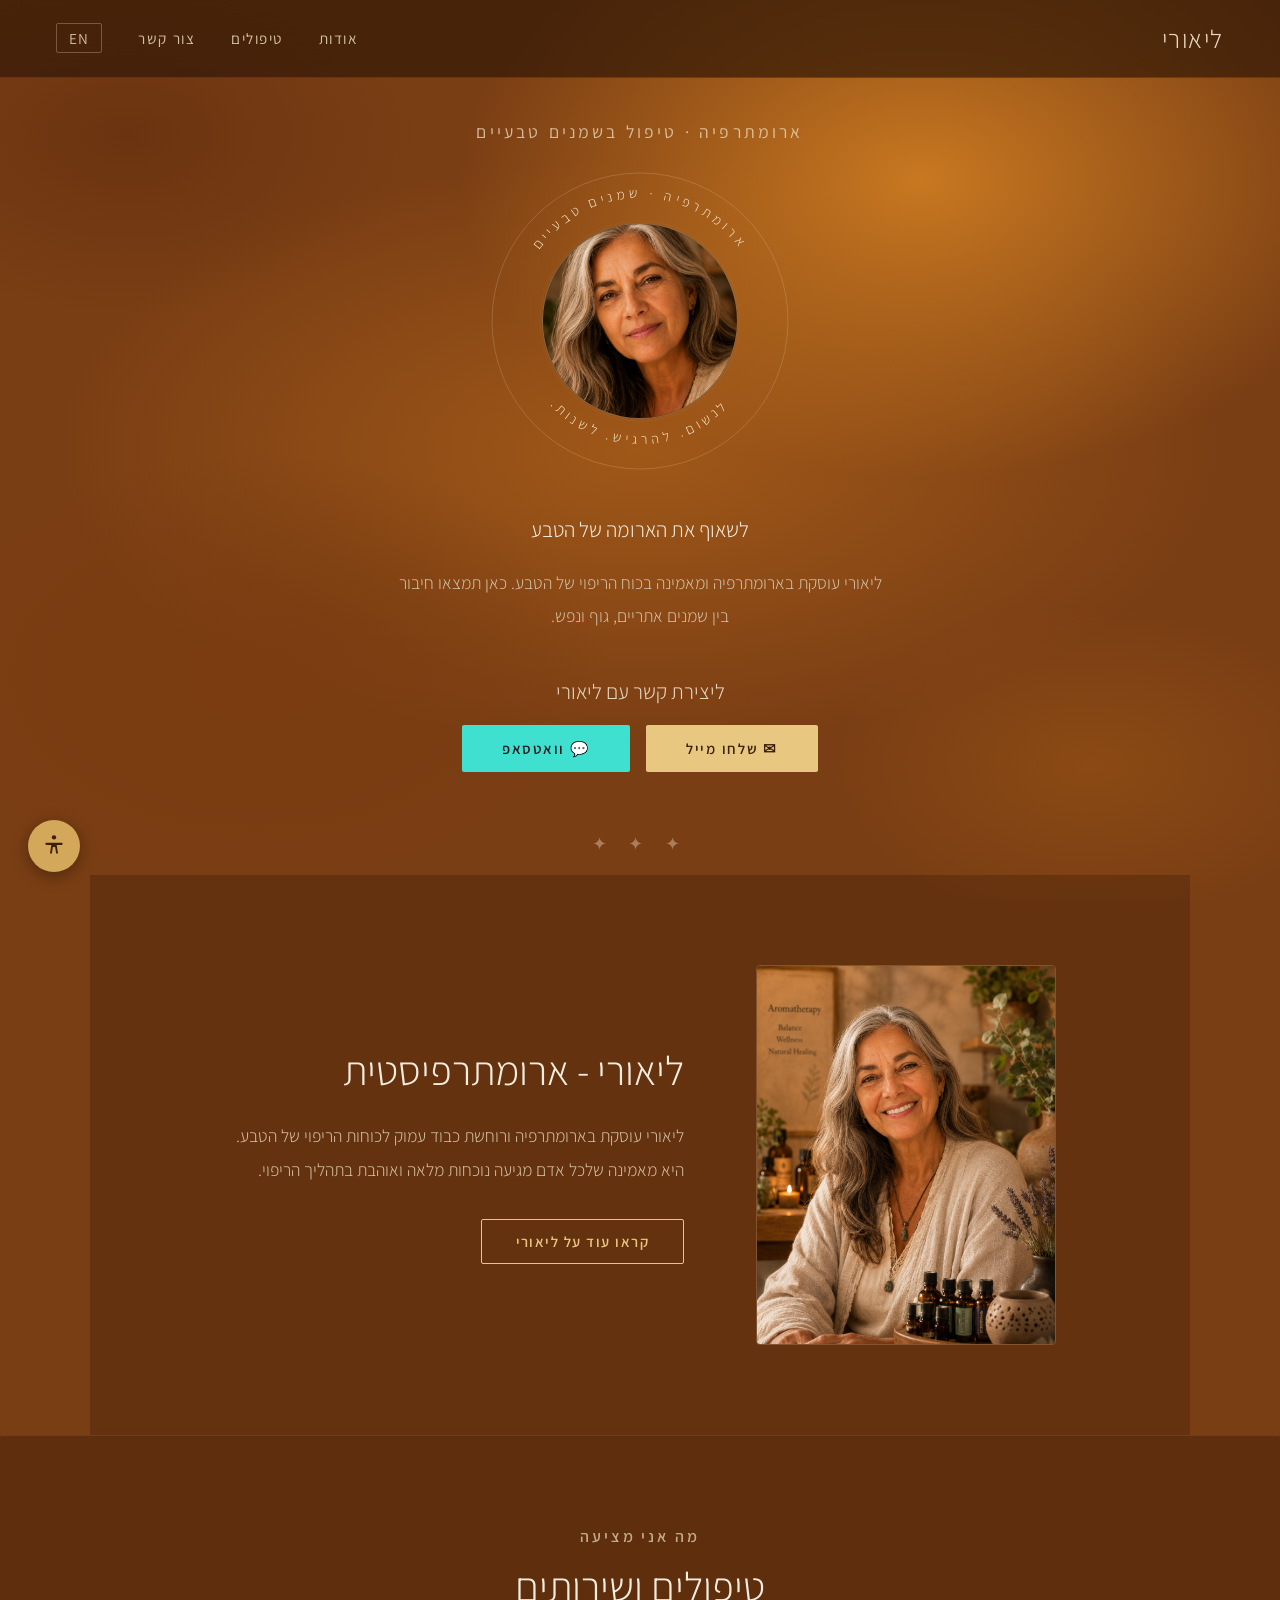
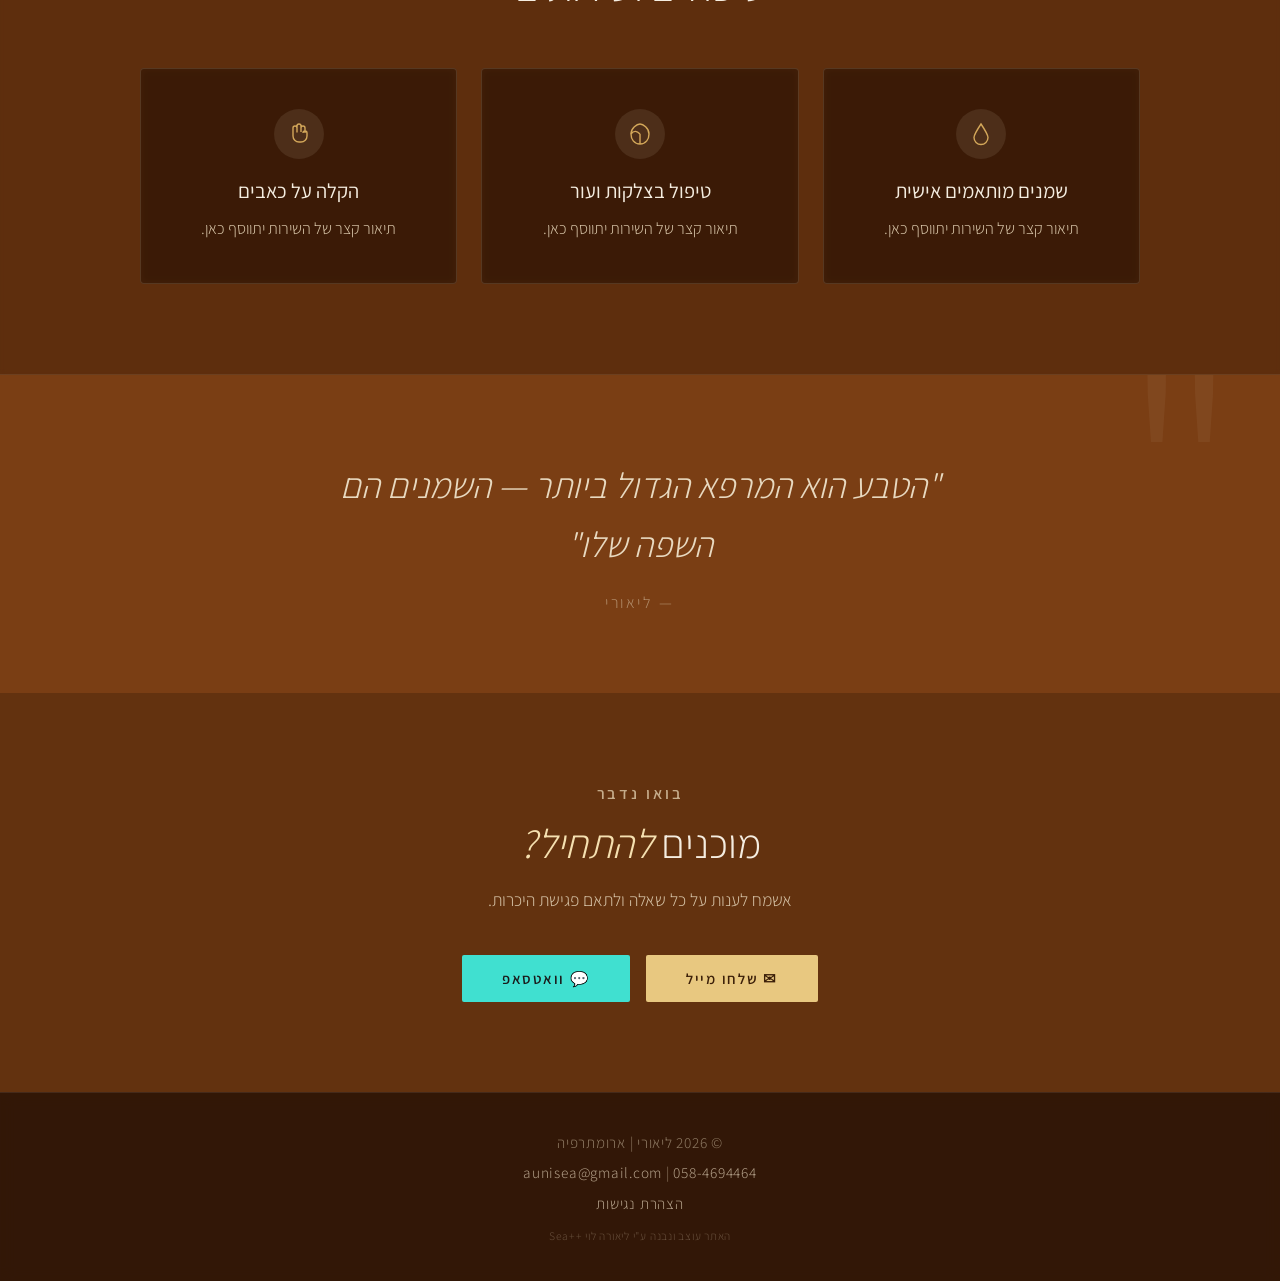
==== commit 82076c10: "Add English homepage (index_en.html) and connect EN/HE toggle buttons" ====
--- a/aroma_liori/index.html
+++ b/aroma_liori/index.html
@@ -377,7 +377,7 @@
       <li><a href="about.html">אודות</a></li>
       <li><a href="#services">טיפולים</a></li>
       <li><a href="#contact">צור קשר</a></li>
-      <li><a href="#" onclick="return false;" style="border:1px solid rgba(232,217,192,0.3);padding:4px 12px;border-radius:2px;letter-spacing:0.08em;opacity:0.6;cursor:default" title="Coming soon">EN</a></li>
+      <li><a href="index_en.html" style="border:1px solid rgba(232,217,192,0.3);padding:4px 12px;border-radius:2px;letter-spacing:0.08em;">EN</a></li>
     </ul>
   </nav>
 
